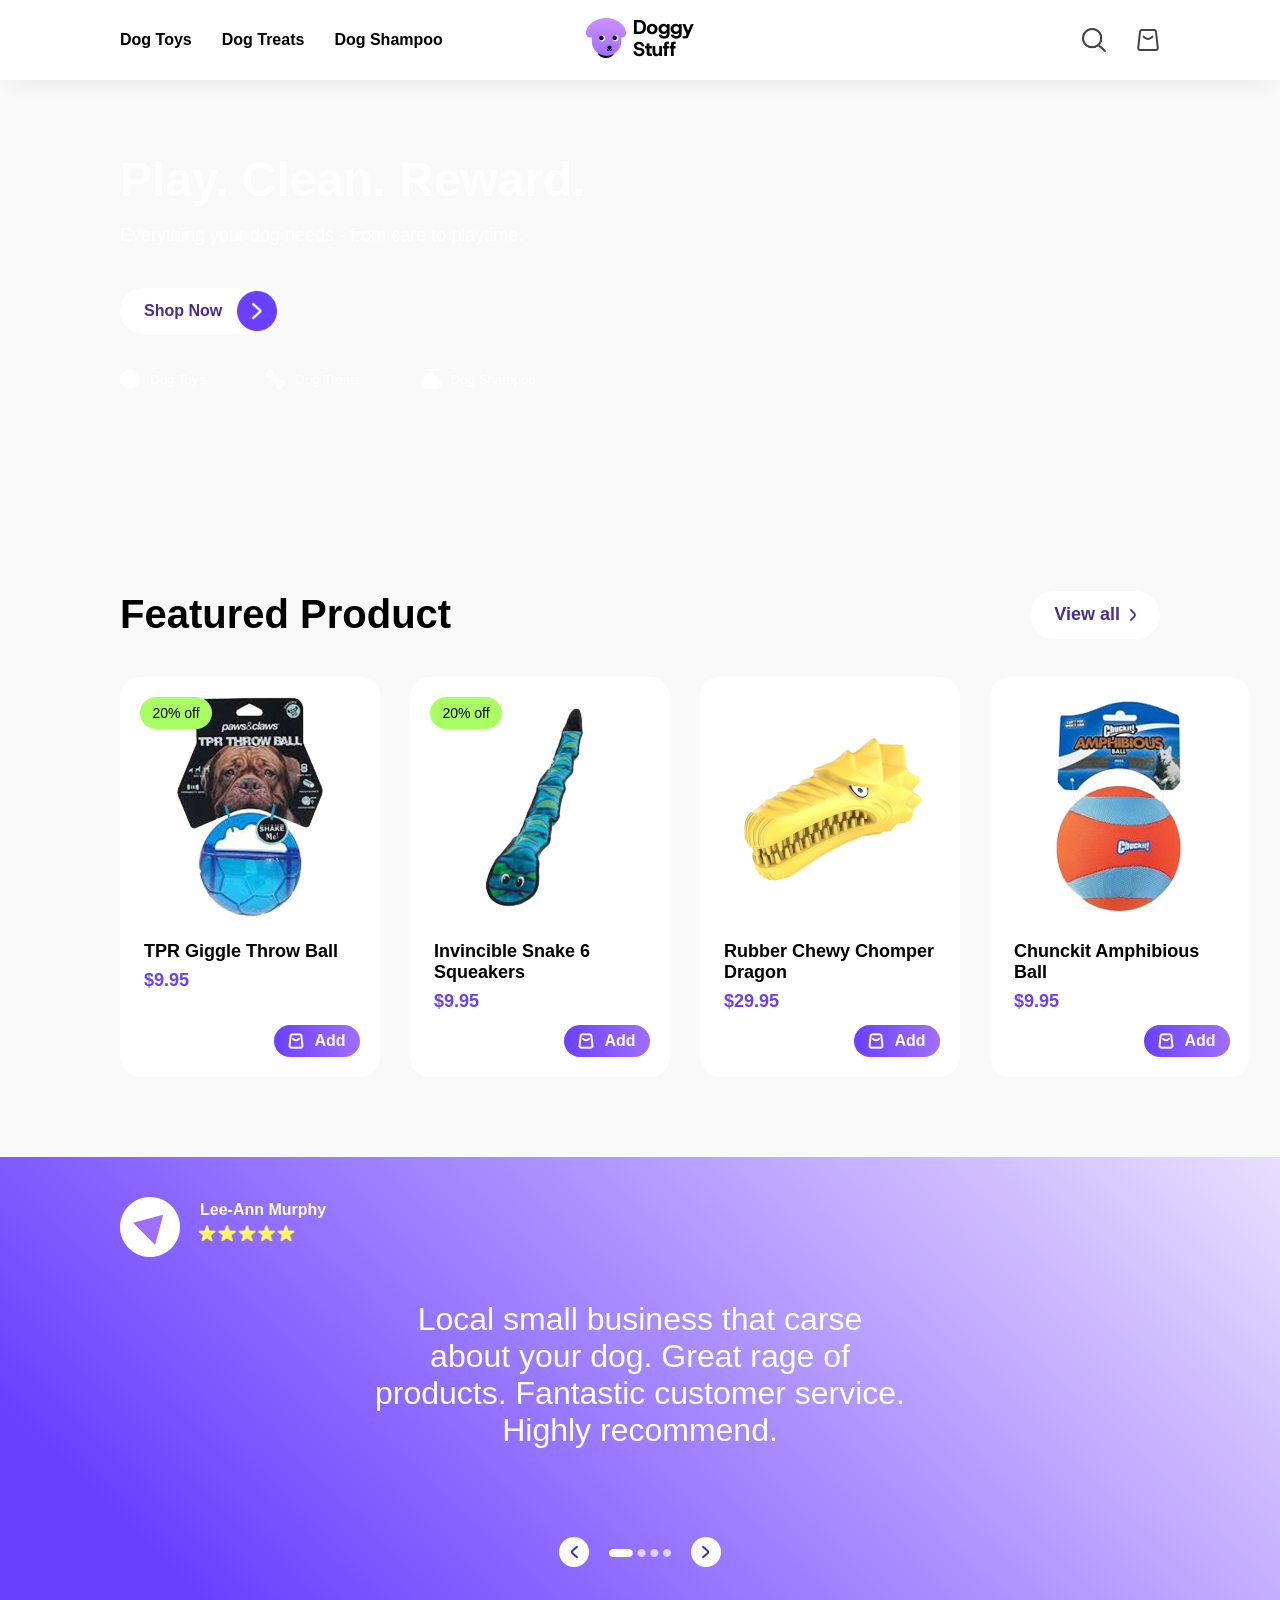
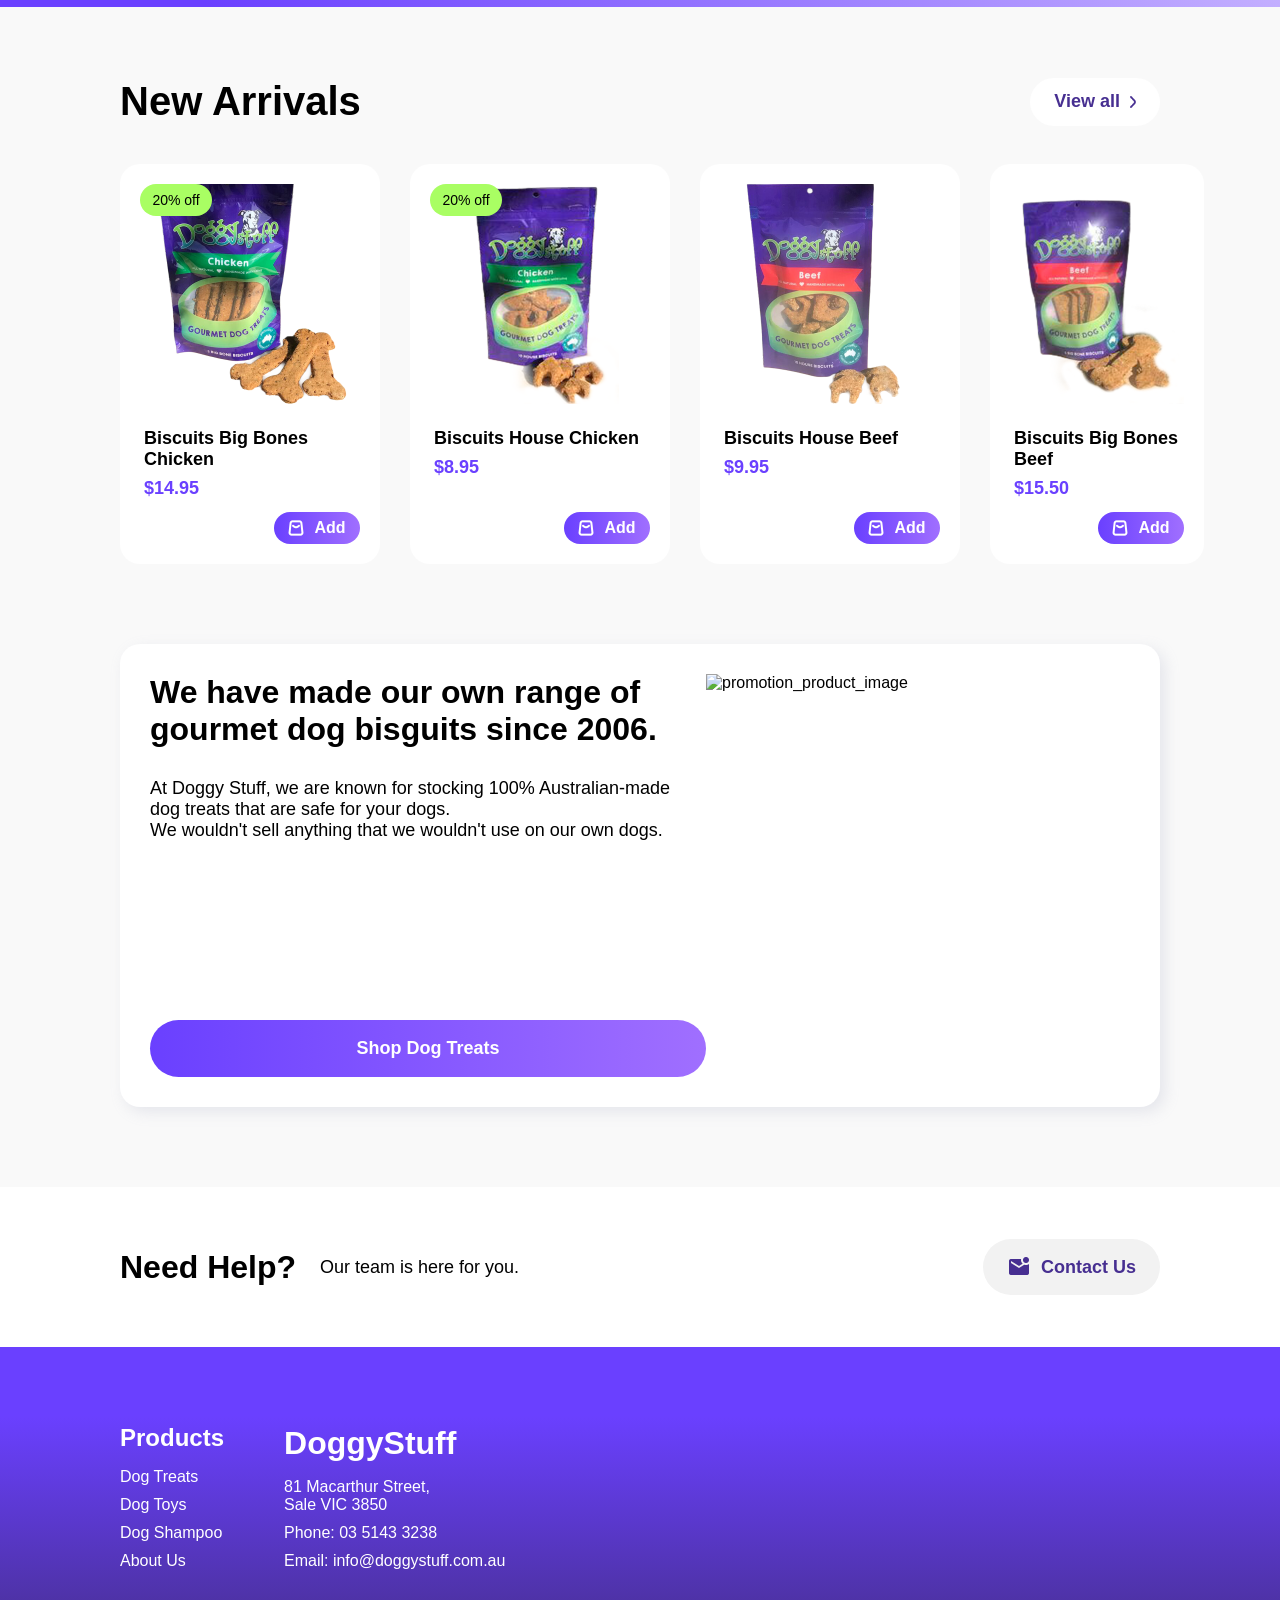
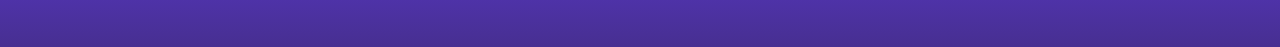
==== index.html @ 4c3d9799 "created 3 product list file" ====
<!DOCTYPE html>
<html lang="en">
<head>
    <meta charset="UTF-8">
    <meta name="viewport" content="width=device-width, initial-scale=1.0">
    <title>home</title>
    <link rel="stylesheet" href="css/base.css">
    <link rel="stylesheet" type="text/css" href="css/components.css">
    <link rel="stylesheet" href="css/home_section.css">
</head>
<body>
    <heading>
        <!--nav bar-->
        <div class="nav-bar">
            <div class="nav-text">
                <p>Dog Toys</p>
                <p>Dog Treats</p>
                <p>Dog Shampoo</p>
            </div>
            <div class="nav-logo">
                <img src="images/icon/logo_icon.png" alt="logo">
            </div>
            <div class="nav-icon">
                <img src="images/icon/search_icon.png" alt="search-icon">
                <img src="images/icon/shopping_cart_icon.png" alt="shopping-cart-icon">
            </div>
        </div>

        <!--hero section-->
        <div class="hero-section">
            <div class="hero-text">
                <h1>Play. Clean. Reward.</h1>
                <p>Everything your dog needs - from care to playtime.</p>
            </div>
            <button class="hero-button">
                <p>Shop Now</p>
                <img src="images/icon/hero-arrow.png" alt="hero-arrow">
            </button>
            <div class="hero-shopping">
                <button class="hero-tag">
                    <img src="images/icon/toys-icon.png" alt="toys-icon">
                    <p>Dog Toys</p>
                </button>
                <button class="hero-tag">
                    <img src="images/icon/treats_icon.png" alt="treats-icon">
                    <p>Dog Treats</p>
                </button>
                <button class="hero-tag">
                    <img src="images/icon/shampoo_icon.png" alt="shampoo-icon">
                    <p>Dog Shampoo</p>
                </button>
            </div>
        </div>

        <!--featured product-->
        <div class="featured-product">
            <div class="featured-product-title">
                <p>Featured Product</p>
                <button class="view-all-button">
                    <p>View all</p>
                    <img src="images/icon/arrow_right_4_8.png" alt="arrow-right-small">
                </button>
            </div>
            <div class="product-row">
                <div class="product-card">
                    <div class="discount-badge">
                        <p>20% off</p>
                    </div>
                    <img src="images/image/giggle_throw_ball_blue.png" alt="giggle-throw-ball">
                    <p>TPR Giggle Throw Ball</p>
                    <p style="color: #6a40ff;">$9.95</p>
                    <button class="add-to-cart-home">
                        <img src="images/icon/shopping_cart16_16.png" alt="shopping-cart-icon-home">
                        <p>Add</p>
                    </button>
                </div>

                <div class="product-card">
                    <div class="discount-badge">
                        <p>20% off</p>
                    </div>
                    <img src="images/image/invincibles_snake_squeakers.png" alt="invincibles-snake-squeakers">
                    <p>Invincible Snake 6 Squeakers</p>
                    <p style="color: #6a40ff;">$9.95</p>
                    <button class="add-to-cart-home">
                        <img src="images/icon/shopping_cart16_16.png" alt="shopping-cart-icon-home">
                        <p>Add</p>
                    </button>
                </div>

                <div class="product-card">
                    <img src="images/image/rubber_chewy_chomper_dragon_squeaker.png" alt="rubber-chewy-chomper-dragon-squeaker">
                    <p>Rubber Chewy Chomper Dragon</p>
                    <p style="color: #6a40ff;">$29.95</p>
                    <button class="add-to-cart-home">
                        <img src="images/icon/shopping_cart16_16.png" alt="shopping-cart-icon-home">
                        <p>Add</p>
                    </button>
                </div>

                <div class="product-card">
                    <img src="images/image/chuckit_amphibious_ball.png" alt="chuckit_amphibious_ball">
                    <p>Chunckit Amphibious Ball</p>
                    <p style="color: #6a40ff;">$9.95</p>
                    <button class="add-to-cart-home">
                        <img src="images/icon/shopping_cart16_16.png" alt="shopping-cart-icon-home">
                        <p>Add</p>
                    </button>
                </div>
            </div>

        </div>

        <!--user review-->
        <div class="user-review">
            <div class="user-info">
                <img src="images/icon/user_photo_1.png" alt="user-photo-1">
                <div class="user-name">
                    <p>Lee-Ann Murphy</p>
                    <img src="images/icon/user_review_star.png" alt="user-review-star">
                </div>
            </div>
            <article>
                Local small business that carse<br>
                about your dog. Great rage of <br>
                products. Fantastic customer service.<br>
                Highly recommend.
            </article>
            <div class="user-review-control">
                <img src="images/icon/left_button_preview.png" alt="left-button-preview">
                <div class="user-review-dots">
                    <img src="images/icon/dots_preview_1.png" alt="dots-preview">
                </div>
                <img src="images/icon/right_button_preview.png" alt="right-button-preview">
            </div>
        </div>

        <!--new arrivals-->
        <div class="featured-product">
            <div class="featured-product-title">
                <p>New Arrivals</p>
                <button class="view-all-button">
                    <p>View all</p>
                    <img src="images/icon/arrow_right_4_8.png" alt="arrow-right-small">
                </button>
            </div>
            <div class="product-row">
                <div class="product-card">
                    <div class="discount-badge">
                        <p>20% off</p>
                    </div>
                    <img src="images/image/biscuits_big_bones_chicken.png" alt="biscuits-big-bones-chicken">
                    <p>Biscuits Big Bones Chicken</p>
                    <p style="color: #6a40ff;">$14.95</p>
                    <button class="add-to-cart-home">
                        <img src="images/icon/shopping_cart16_16.png" alt="shopping-cart-icon-home">
                        <p>Add</p>
                    </button>
                </div>

                <div class="product-card">
                    <div class="discount-badge">
                        <p>20% off</p>
                    </div>
                    <img src="images/image/biscuits_house_chicken.png" alt="biscuits-house-chicken">
                    <p>Biscuits House Chicken</p>
                    <p style="color: #6a40ff;">$8.95</p>
                    <button class="add-to-cart-home">
                        <img src="images/icon/shopping_cart16_16.png" alt="shopping-cart-icon-home">
                        <p>Add</p>
                    </button>
                </div>

                <div class="product-card">
                    <img src="images/image/biscuits_house_beef.png" alt="biscuits-house-beef">
                    <p>Biscuits House Beef</p>
                    <p style="color: #6a40ff;">$9.95</p>
                    <button class="add-to-cart-home">
                        <img src="images/icon/shopping_cart16_16.png" alt="shopping-cart-icon-home">
                        <p>Add</p>
                    </button>
                </div>

                <div class="product-card">
                    <img src="images/image/biscuits_big_bones_beef.png" alt="biscuits-big-bones-beef">
                    <p>Biscuits Big Bones Beef</p>
                    <p style="color: #6a40ff;">$15.50</p>
                    <button class="add-to-cart-home">
                        <img src="images/icon/shopping_cart16_16.png" alt="shopping-cart-icon-home">
                        <p>Add</p>
                    </button>
                </div>
            </div>

        </div>

        <!--promotion card-->
        <div class="promotion-card">
            <div class="promotion-card-content">
                <article class="promotion-card-title">
                    We have made our own range of <br>
                    gourmet dog bisguits since 2006.
                </article>
                <p>
                    At Doggy Stuff, we are known for stocking 100% Australian-made <br>
                    dog treats that are safe for your dogs. 
                    <br>
                    We wouldn't sell anything that we wouldn't use on our own dogs.
                </p>
                <button class="dog-treats-button">
                    <p>Shop Dog Treats</p>
                </button>
            </div>
            <img src="images/image/promotion_product_image.png" alt="promotion_product_image">
        </div>

        <!--contact us-->
        <div class="contact-us">
            <div class="contact-content">
                <p>Need Help?</p>
                <article>Our team is here for you.</article>
            </div>
            <button class="contact-button">
                <img src="images/icon/mark_email_unread.png" alt="mark-email-unread">
                <p>Contact Us</p>
            </button>
        </div>

        <!--footer-->
        <div class="footer">
            <ul class="footer-products">
                <li class="footer-product-title">Products</li>
                <ul>
                    <li>Dog Treats</li>
                    <li>Dog Toys</li>
                    <li>Dog Shampoo</li>
                    <li>About Us</li>
                </ul>
            </ul>
            <ul class="footer-info">
                <li class="footer-logo">DoggyStuff</li>
                <ul>
                    <li>81 Macarthur Street, <br>
                        Sale VIC 3850</li>
                    <li>Phone: 03 5143 3238</li>
                    <li>Email: info@doggystuff.com.au</li>
                </ul>
            </ul>
        </div>

    </heading>
</body>
</html>
---- css/base.css ----
body {
    font-family: 'Host Grotesk', sans-serif;
    margin: 0;
    padding: 0;
    background-color: #F9F9F9;
}
* {
    box-sizing: border-box;
}
---- css/components.css ----
/* nav bar */
.nav-bar {
    width: 100%;
    height: 80px;
    background-color: white;
    box-shadow: 0px 16px 19.6px -11px rgba(0, 0, 0, 0.06);
    padding: 0 120px;
    list-style: none;
    display: grid;
    grid-template-columns: 1fr auto 1fr;
    align-items: center;
    position: absolute;
    top: 0;
    right: 0;
}
.nav-text {
    display: flex;
    gap: 30px;
    justify-self: start;
}
.nav-text p {
    font-size: 16px;
    font-weight: 700;
}
.nav-logo {
    justify-self: center;
}
.nav-logo img {
    width: 108px;
    height: 40px;
}
.nav-icon {
    display: flex;
    gap: 30px;
    justify-self: end;
}
.nav-icon img {
    width: 24px;
    height: 24px;
}

/* contact us */
.contact-us {
    background-color: white;
    height: 160px;
    display: flex;
    padding-left: 120px;
    padding-right: 120px;
    align-items: center;
}
.contact-content {
    display: flex;
    gap: 24px;
    align-items: center;
}
.contact-content p {
    font-size: 32px;
    font-weight: 550;
    margin: 0px;
}
.contact-content article {
    font-size: 18px;
    font-weight: 500;
}
.contact-button {
    height: 56px;
    border: none;
    border-radius: 33px;
    background-color: #f2f2f2;
    display: flex;
    align-items: center;
    justify-content: center;
    padding: 16px 24px;
    gap: 10px;
    margin-left: auto;
}
.contact-button img {
    width: 24px;
    height: 24px;
}
.contact-button p {
    font-size: 18px;
    font-weight: 550;
    color: #472f91;
}

/* footer */
.footer {
    height: 300px;
    background: linear-gradient(0deg, #472f91 0%, #6a40ff 77%);
    padding-left: 120px;
    padding-right: 120px;
    display: flex;
    align-items: center;
    gap: 60px;
}
.footer ul {
    list-style: none;
    margin: 0px;
    padding: 0;
    color: white;
}
.footer-products ul {
    margin: 0px;
    list-style: none;
    display: flex;
    flex-direction: column;
    gap: 10px;
    font-size: 16px;
    font-weight: 200;
}
.footer-product-title {
    font-size: 24px;
    font-weight: 550;
    margin-bottom: 16px;
}
.footer-logo {
    font-size: 32px;
    font-weight: 550;
    margin-bottom: 16px;
}
.footer-info ul {
    display: flex;
    flex-direction: column;
    gap: 10px;
    font-size: 16px;
    font-weight: 200;
}

/* breadcrumb navigation */
.breadcrumb-nav {
    height: 60px;
    background-color: #f5f5f5;
    padding-left: 120px;
    padding-right: 120px;
    margin-top: 80px;
    display: flex;
    align-items: center;
    gap: 8px;
}
.breadcrumb-nav p {
    margin: 0px;
}
.breadcrumb-nav a {
    height: 24px;
}
.home-icon {
    width: 24px;
    height: 24px;
}
.breadcrumb-arrow {
    width: 6px;
    height: 12px;
}
---- css/home_section.css ----
/* hero section */
.hero-section {
    width: 100%;
    height: 520px;
    background-image: url("../images/image/hero-image.png");
    background-size: cover;
    padding: 0 120px;
    display: flex;
    flex-direction: column;
    gap: 24px;
    justify-content: center;
}

.hero-section p {
    color: white;
}

.hero-section h1 {
    color: white;
    font-size: 48px;
    margin-bottom: 8px;
}

.hero-text p {
    font-size: 18px;
}

.hero-button {
    width: 160px;
    height: 46px;
    background-color: white;
    border: none;
    display: flex;
    justify-content: space-between;
    align-items: center;
    padding: 3px 3px 3px 24px;
    border-radius: 45px;
}

.hero-button p {
    color: #472F91;
    font-size: 16px;
    font-weight: 580;
}

.hero-button img {
    width: 40px;
    height: 40px;
}

.hero-shopping {
    display: flex;
    gap: 60px;
}

.hero-tag {
    background: none;
    border: none;
    margin: 0;
    padding: 0;
    display: flex;
    align-items: center;
    gap: 10px;
}

.hero-tag img {
    width: 20px;
    height: 20px;
}

/* featured product */
.featured-product {
    padding: 0 120px;
    margin-top: 32px;
}
.featured-product-title {
    display: flex;
    align-items: center;
}
.featured-product-title > p {
    font-size: 40px;
    font-weight: 650;
}
.view-all-button {
    height: 48px;
    display: flex;
    border: none;
    background-color: white;
    border-radius: 35px;
    align-items: center;
    justify-content: center;
    gap: 10px;
    padding: 16px 24px;
    margin-left: auto;
}
.view-all-button p {
    font-size: 18px;
    color: #472F91;
    font-weight: 550;
}
.view-all-button img {
    width: 6px;
    height: 12px;
}
.discount-badge {
    width: 72px;
    height: 32px;
    border-radius: 23px;
    background-color: #a9fe63;
    display: flex;
    align-items: center;
    justify-content: center;
    padding: 10px 5px;
    position: absolute;
    top: 20px;
    left: 20px;
    
}
.discount-badge p {
    font-size: 14px;
    font-weight: 500;
    margin: 0px;
}
.product-row {
    display: flex;
    gap: 30px;
}
.product-card {
    box-sizing: border-box;
    width: 277px;
    height: 400px;
    background-color: white;
    border-radius: 20px;
    padding: 20px;
    justify-content: center;
    display: flex;
    flex-direction: column;
    position: relative;
}
.product-card > img {
    height: 220px;
    align-self: center;
    margin-bottom: 20px;
}
.product-card > p {
    font-size: 18px;
    font-weight: 550;
    margin: 4px;
}
.add-to-cart-home {
    border: none;
    background: linear-gradient(90deg, #6a40ff 0%, #a06fff 100%);
    width: 86px;
    height: 32px;
    border-radius: 19px;
    display: flex;
    align-items: center;
    justify-content: center;
    padding: 5px, 15px, 5px, 15px;
    gap: 10px;
    align-self: flex-end;
    margin-top: auto;
}
.add-to-cart-home img {
    width: 16px;
    height: 16px;
}
.add-to-cart-home p {
    font-size: 16px;
    color: white;
    font-weight: 550;
}

/* user review */
.user-review {
    height: 450px;
    background: linear-gradient(44deg, #6a40ff 12%, #e9deff 100%);
    margin-top: 80px;
    display: flex;
    flex-direction: column;
    padding: 40px 120px 40px 120px;
}
.user-info {
    display: flex;
    align-self: flex-start;
    gap: 16px;
}
.user-info > img {
    width: 60px;
    height: 60px;
}
.user-name p {
    color: white;
    font-weight: 550;
    margin: 4px;
}
.user-name img {
    width: 101.44px;
}
.user-review article {
    color: white;
    font-size: 32px;
    font-weight: 500;
    text-align: center;
    margin: auto;
}
.user-review-control {
    margin-top: auto;
    align-self: center;
    display: flex;
    align-items: center;
    gap: 20px;
}
.user-review-control > img {
    width: 30px;
    height: 30px;
}
.user-review-dots img {
    width: 62.4px;
    height: 8px;
}

/* featured product */
.promotion-card {
    background-color: white;
    padding: 30px;
    margin: 80px 120px;
    border-radius: 20px;
    height: 463px;
    display: flex;
    box-shadow: 5px 5px 15px 0px rgba(150, 157, 187, 0.20);
}
.promotion-card img {
    width: 523px;
    height: 403px;
    margin-left: auto;
}
.promotion-card-title {
    font-size: 32px;
    font-weight: 550;
}
.promotion-card-content {
    display: flex;
    flex-direction: column;
}
.promotion-card-content p {
    font-size: 18px;
    font-weight: 400;
    margin-top: 30px;
}
.dog-treats-button {
    border: none;
    border-radius: 30px;
    width: 556px;
    height: 57px;
    background: linear-gradient(90deg, #6a40ff 0%, #a06fff 100%);
    display: flex;
    align-items: center;
    justify-content: center;
    margin-top: auto;
    padding: 0px;
}
.dog-treats-button p {
    color: white;
    margin: 0px;
    font-weight: 550;
}
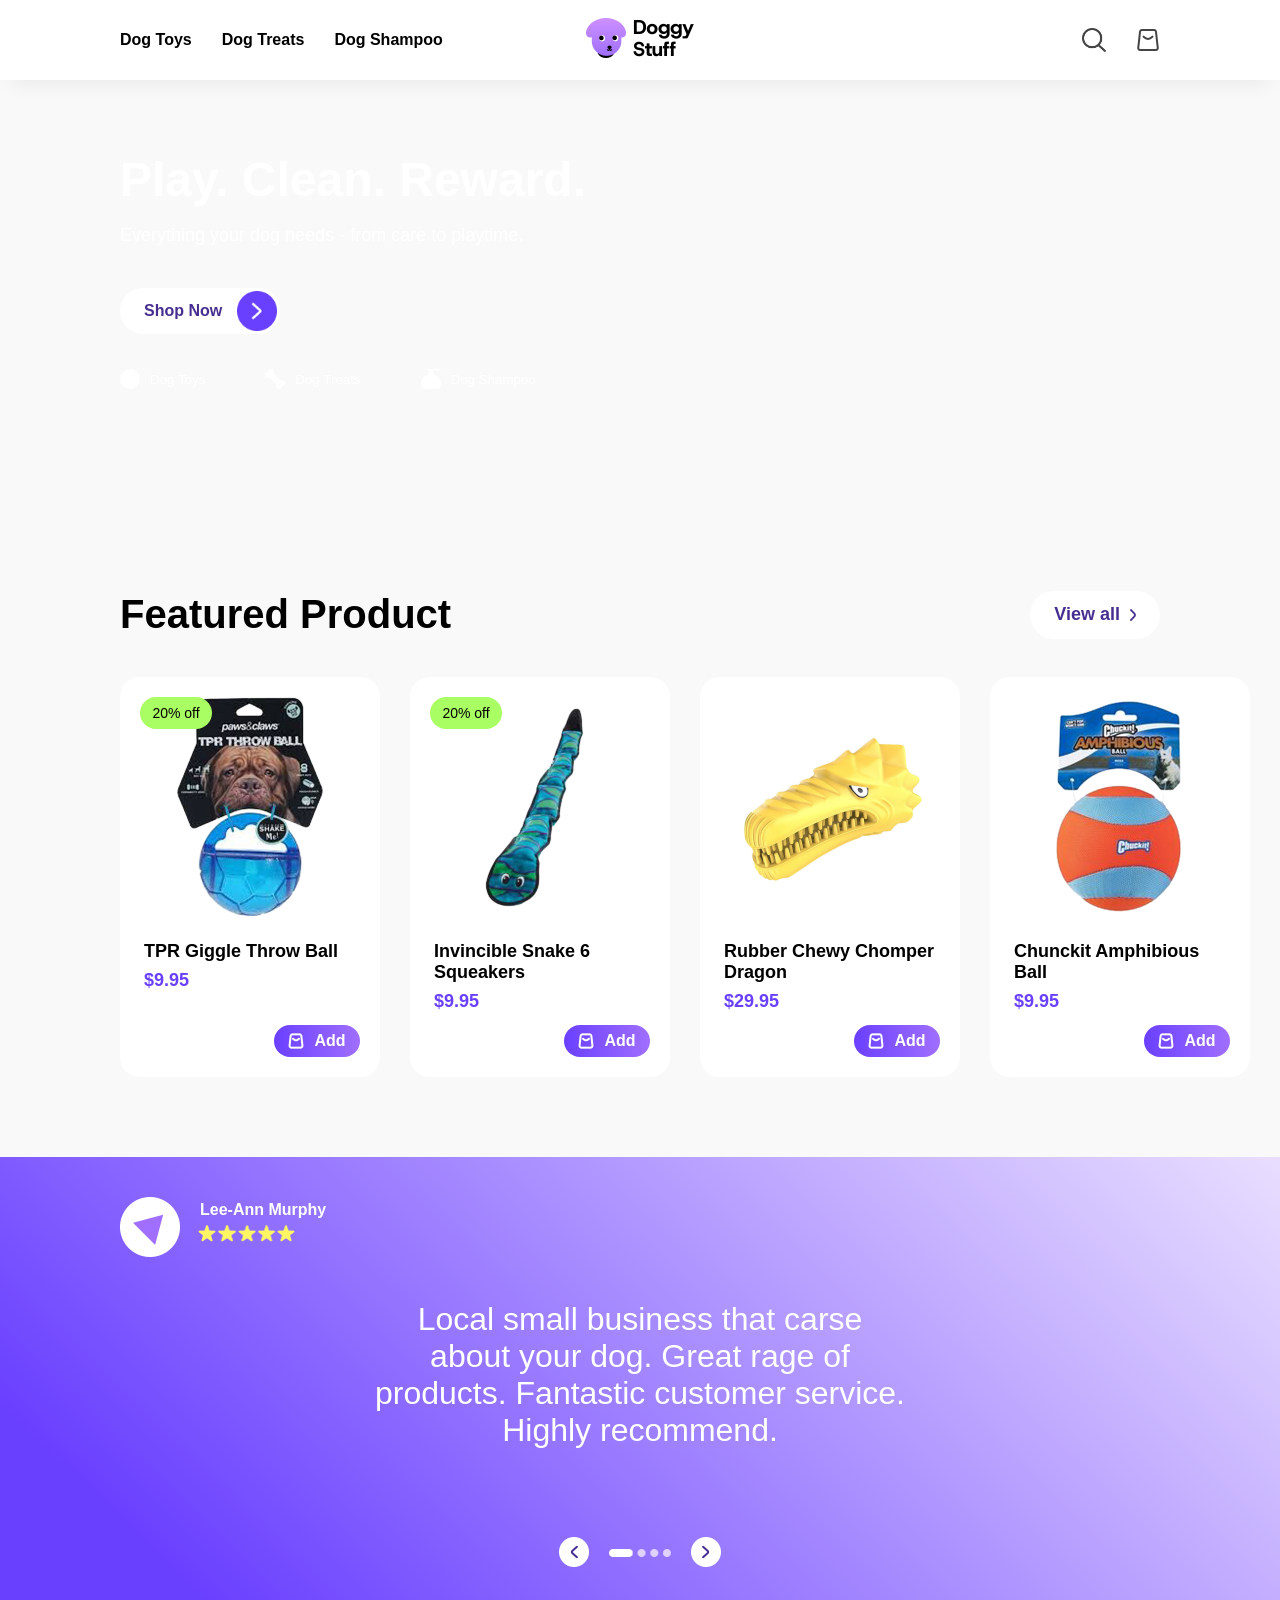
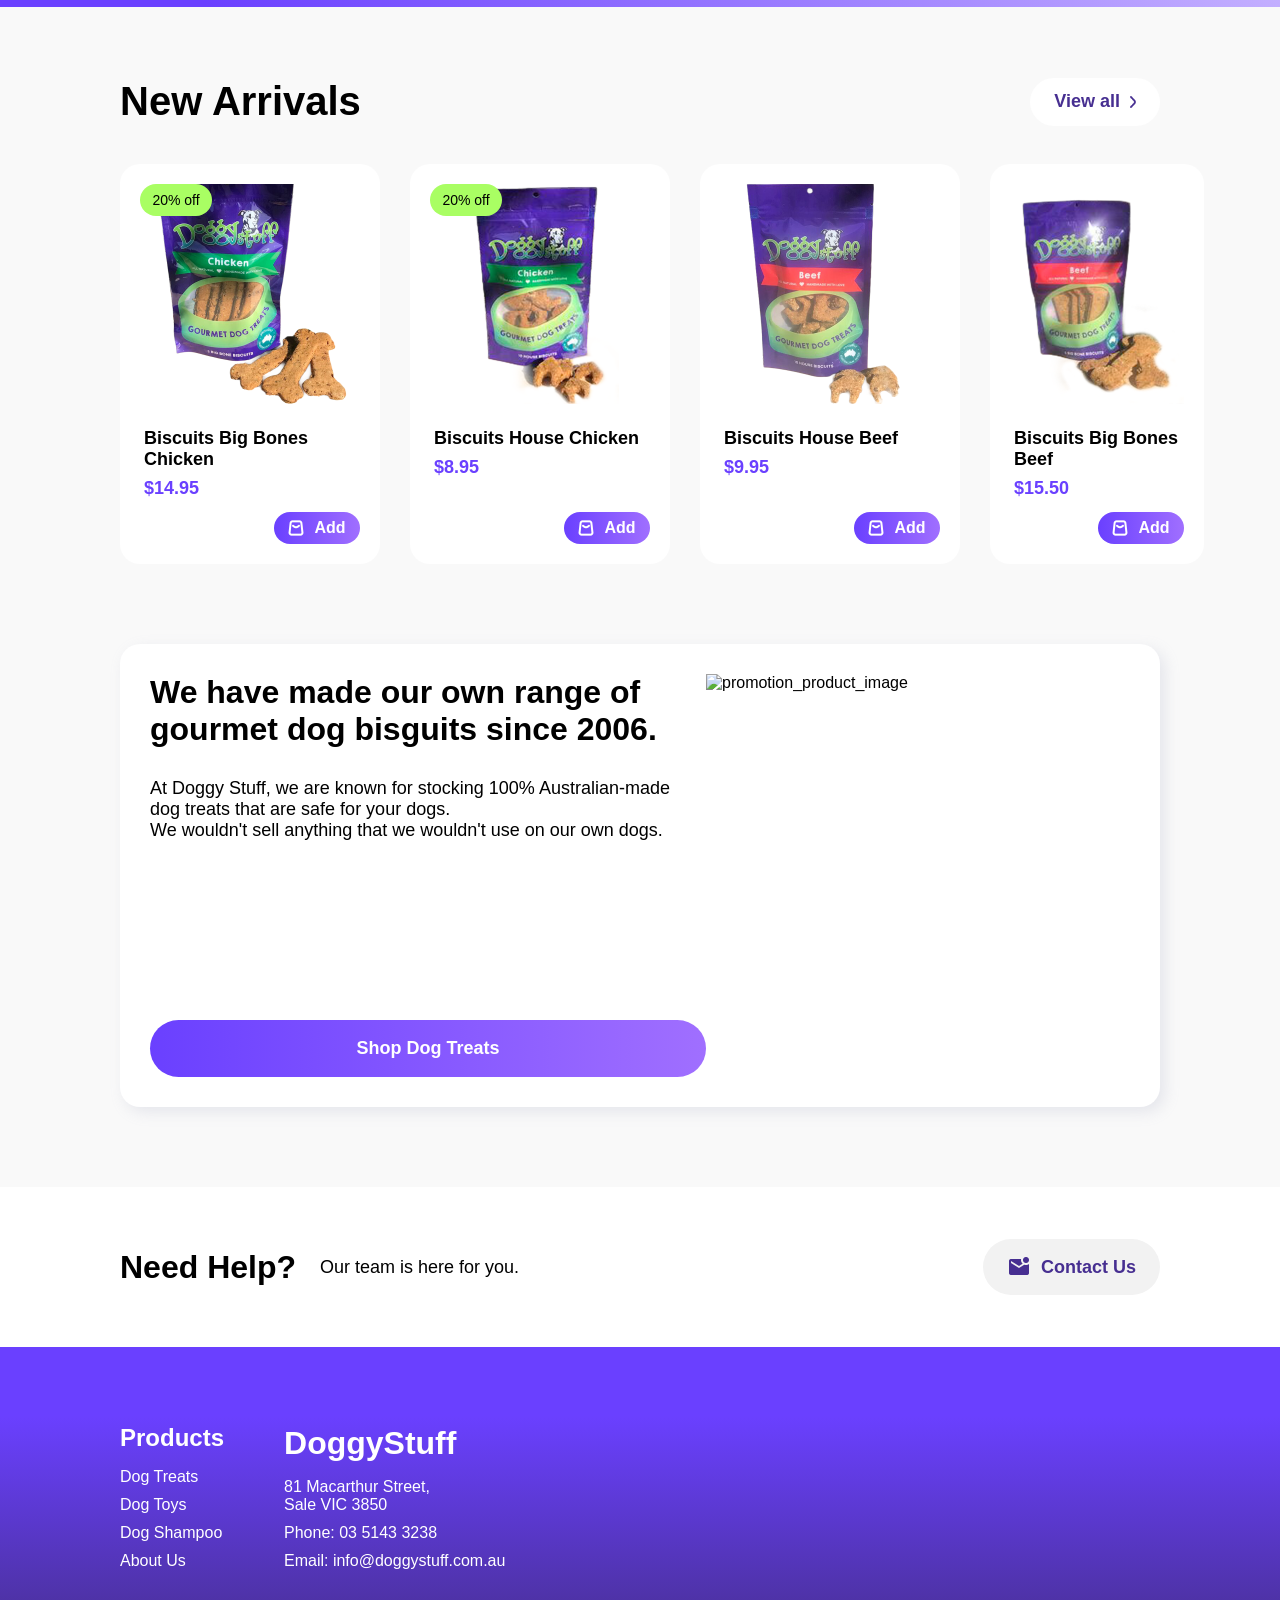
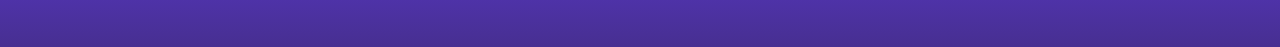
==== commit 46dfc00a: "linked all dog toys products to product detail page" ====
--- a/index.html
+++ b/index.html
@@ -13,9 +13,9 @@
         <!--nav bar-->
         <div class="nav-bar">
             <div class="nav-text">
-                <p>Dog Toys</p>
-                <p>Dog Treats</p>
-                <p>Dog Shampoo</p>
+                <a href="product_list_toy.html">Dog Toys</a>
+                <a href="product_list_treats.html">Dog Treats</a>
+                <a href="product_list_shampoo.html">Dog Shampoo</a>
             </div>
             <div class="nav-logo">
                 <img src="images/icon/logo_icon.png" alt="logo">
--- a/css/components.css
+++ b/css/components.css
@@ -9,18 +9,27 @@
     display: grid;
     grid-template-columns: 1fr auto 1fr;
     align-items: center;
-    position: absolute;
+    position: fixed;
     top: 0;
-    right: 0;
+    left: 0;
+    z-index: 1000;
 }
 .nav-text {
     display: flex;
     gap: 30px;
     justify-self: start;
 }
-.nav-text p {
+.nav-text a {
     font-size: 16px;
     font-weight: 700;
+    text-decoration: none;
+    color: inherit;
+    transition: 0.3s;
+}
+.nav-text a:hover {
+    text-decoration: underline;
+    color: #6a40ff;
+    transform: translate(0px, -3px);
 }
 .nav-logo {
     justify-self: center;
@@ -143,6 +152,8 @@
 }
 .breadcrumb-nav a {
     height: 24px;
+    text-decoration: none;
+    color: #444444;
 }
 .home-icon {
     width: 24px;
--- a/css/home_section.css
+++ b/css/home_section.css
@@ -220,7 +220,7 @@
     height: 8px;
 }
 
-/* featured product */
+/* promotion card */
 .promotion-card {
     background-color: white;
     padding: 30px;
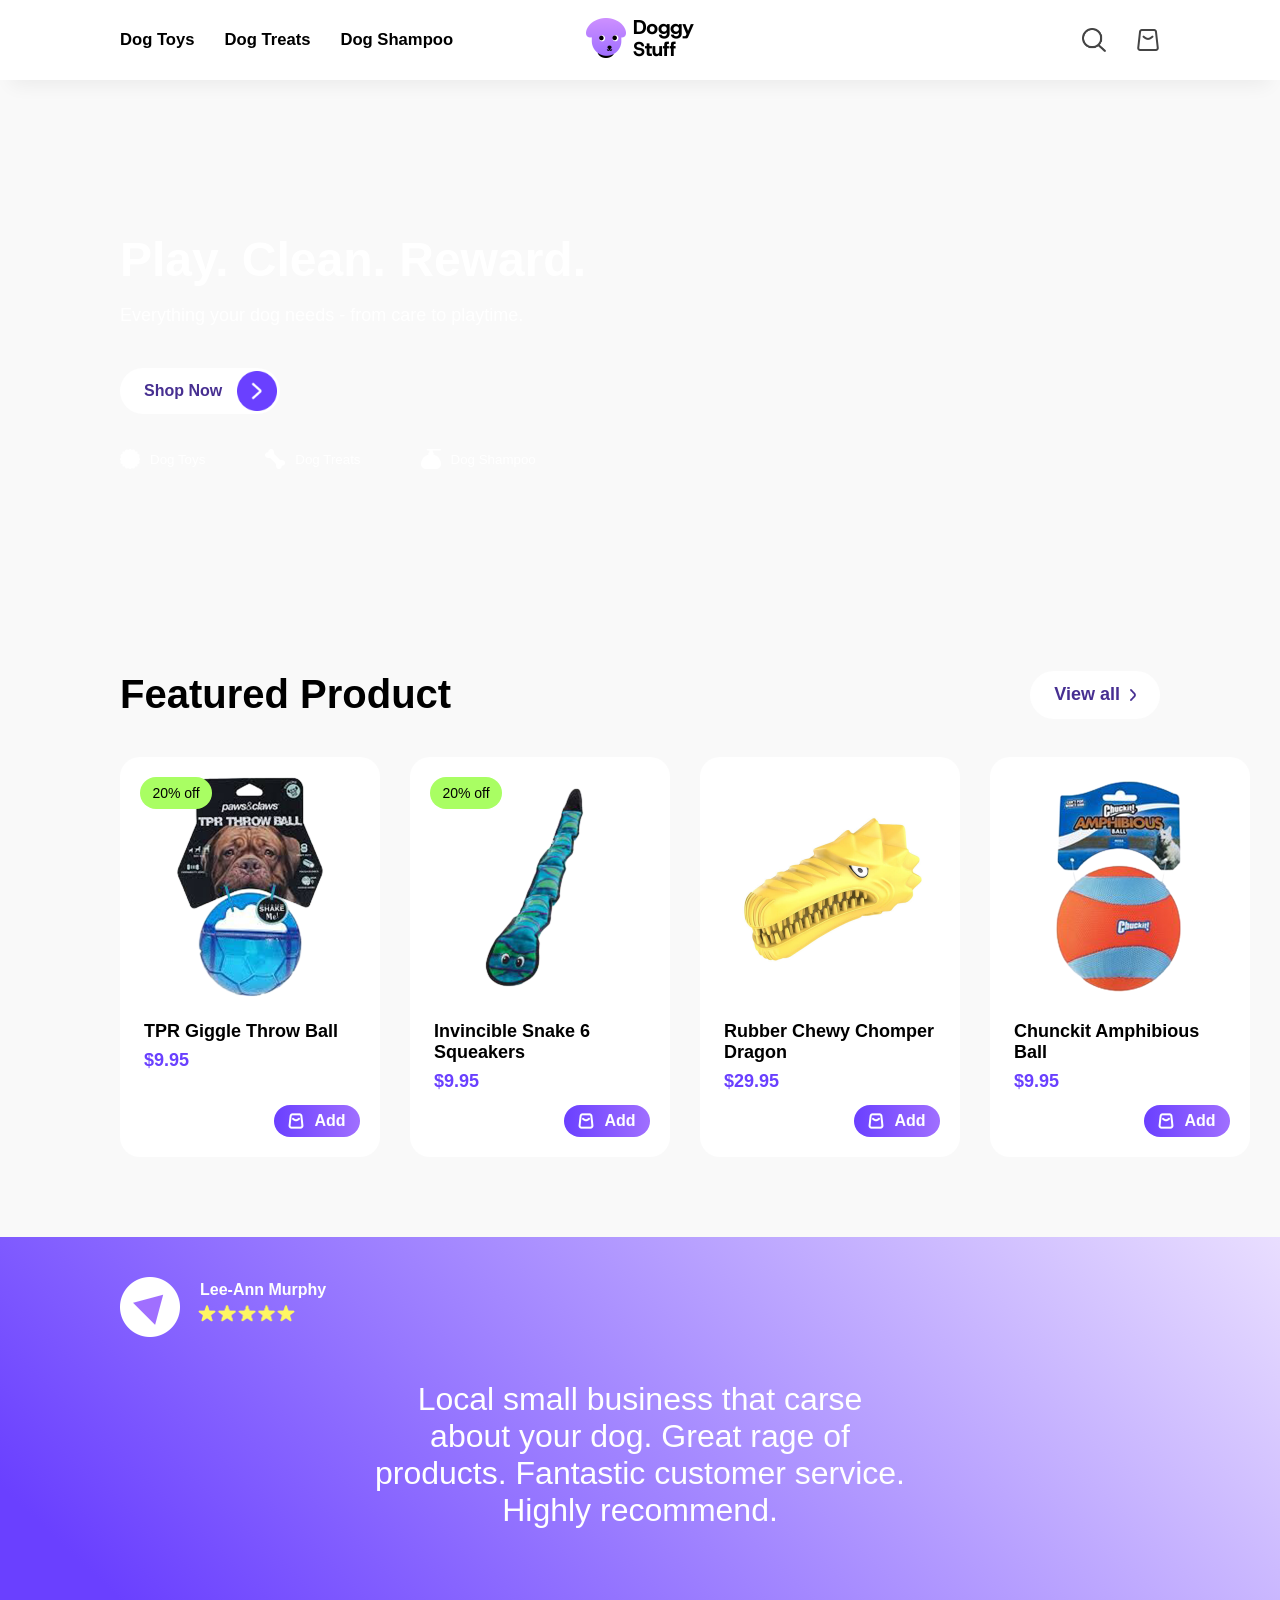
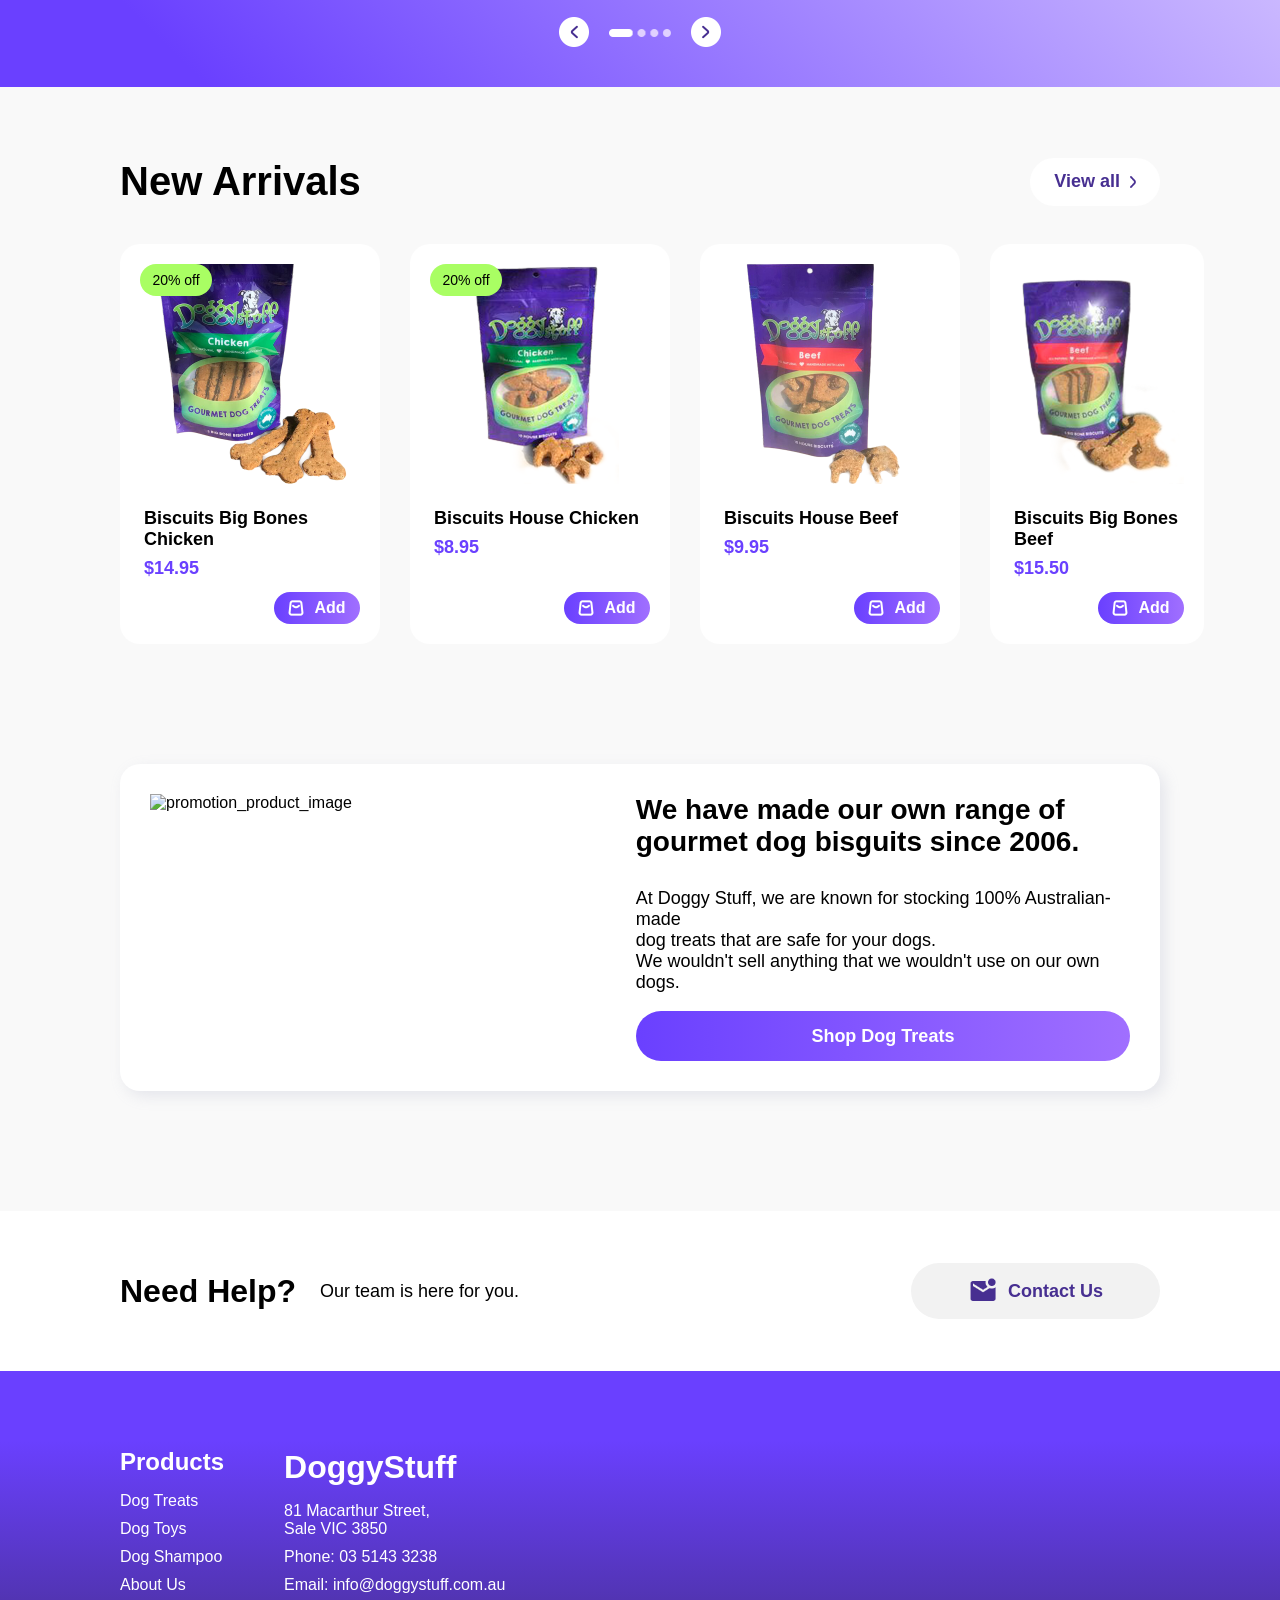
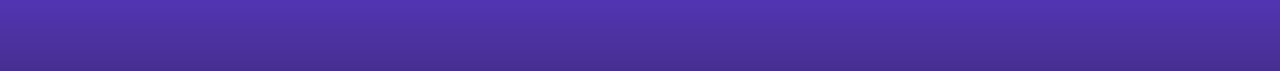
==== commit ac8fb285: "home page mobile version" ====
--- a/index.html
+++ b/index.html
@@ -11,7 +11,8 @@
 <body>
     <heading>
         <!--nav bar-->
-        <div class="nav-bar">
+        <nav class="nav-bar">
+            <img src="images/icon/menu_icon2.png" alt="menu-icon">
             <div class="nav-text">
                 <a href="product_list_toy.html">Dog Toys</a>
                 <a href="product_list_treats.html">Dog Treats</a>
@@ -24,7 +25,7 @@
                 <img src="images/icon/search_icon.png" alt="search-icon">
                 <img src="images/icon/shopping_cart_icon.png" alt="shopping-cart-icon">
             </div>
-        </div>
+        </nav>
 
         <!--hero section-->
         <div class="hero-section">
@@ -49,6 +50,22 @@
                     <img src="images/icon/shampoo_icon.png" alt="shampoo-icon">
                     <p>Dog Shampoo</p>
                 </button>
+            </div>
+        </div>
+
+        <!--mobile version tag-->
+        <div class="mobile-tag-section">
+            <div class="mobile-tag">
+                <img src="images/icon/mobile_toys_tag.png" alt="mobile-toys-tag">
+                <span>Dog Toys</span>
+            </div>
+            <div class="mobile-tag">
+                <img src="images/icon/mobile_treats_tag.png" alt="mobile-treats-tag">
+                <span>Dog Treats</span>
+            </div>
+            <div class="mobile-tag">
+                <img src="images/icon/mobile_shampoo_tag.png" alt="mobile-shampoo-tag">
+                <span>Dog Shampoo</span>
             </div>
         </div>
 
@@ -196,6 +213,7 @@
 
         <!--promotion card-->
         <div class="promotion-card">
+            <img src="images/image/promotion_product_image.png" alt="promotion_product_image">
             <div class="promotion-card-content">
                 <article class="promotion-card-title">
                     We have made our own range of <br>
@@ -211,7 +229,6 @@
                     <p>Shop Dog Treats</p>
                 </button>
             </div>
-            <img src="images/image/promotion_product_image.png" alt="promotion_product_image">
         </div>
 
         <!--contact us-->
--- a/css/components.css
+++ b/css/components.css
@@ -20,7 +20,7 @@
     justify-self: start;
 }
 .nav-text a {
-    font-size: 16px;
+    font-size: 1.3vw;
     font-weight: 700;
     text-decoration: none;
     color: inherit;
@@ -46,6 +46,25 @@
 .nav-icon img {
     width: 24px;
     height: 24px;
+}
+.nav-bar > img {
+    display: none;
+}
+
+/* mobile - nav bar */
+@media (max-width: 768px) {
+    .nav-bar {
+        padding: 0px clamp(28px, 4vw, 120px);
+    }
+    .nav-text {
+        display: none;
+    }
+    .nav-bar > img {
+        display: block;
+        width: 24px;
+    }
+    
+
 }
 
 /* contact us */
@@ -84,13 +103,38 @@
     margin-left: auto;
 }
 .contact-button img {
-    width: 24px;
-    height: 24px;
+    width: 15%;
 }
 .contact-button p {
     font-size: 18px;
     font-weight: 550;
     color: #472f91;
+}
+
+/* mobile - contact us */
+@media (max-width: 768px) {
+    .contact-button {
+        padding: 16px 5px;
+    }
+    .contact-content p {
+        font-size: 24px;
+    }
+    .contact-content article {
+        font-size: clamp(14px, 4vw, 16px);
+        font-weight: 400;
+        max-width: 100px;
+    }
+    .contact-us {
+        padding: 0px 28px;
+    }
+    .contact-content {
+        flex-direction: column;
+        align-items: baseline;
+        gap: 15px;
+    }
+    .contact-button p {
+        font-size: 16px;
+    }
 }
 
 /* footer */
@@ -134,6 +178,13 @@
     gap: 10px;
     font-size: 16px;
     font-weight: 200;
+}
+
+/* mobile - footer */
+@media (max-width: 768px) {
+    .footer {
+        padding: 0px 28px;
+    }
 }
 
 /* breadcrumb navigation */
--- a/css/home_section.css
+++ b/css/home_section.css
@@ -2,9 +2,10 @@
 .hero-section {
     width: 100%;
     height: 520px;
+    margin-top: 80px;
     background-image: url("../images/image/hero-image.png");
     background-size: cover;
-    padding: 0 120px;
+    padding: 0px 120px;
     display: flex;
     flex-direction: column;
     gap: 24px;
@@ -66,6 +67,11 @@
 .hero-tag img {
     width: 20px;
     height: 20px;
+}
+
+
+.mobile-tag-section {
+    display: none;
 }
 
 /* featured product */
@@ -224,19 +230,18 @@
 .promotion-card {
     background-color: white;
     padding: 30px;
-    margin: 80px 120px;
+    margin: clamp(28px, 20vw, 120px);
     border-radius: 20px;
-    height: 463px;
-    display: flex;
+    display: flex;
+    gap: 20px;
     box-shadow: 5px 5px 15px 0px rgba(150, 157, 187, 0.20);
 }
 .promotion-card img {
-    width: 523px;
-    height: 403px;
+    width: 50%;
     margin-left: auto;
 }
 .promotion-card-title {
-    font-size: 32px;
+    font-size: 28px;
     font-weight: 550;
 }
 .promotion-card-content {
@@ -251,8 +256,8 @@
 .dog-treats-button {
     border: none;
     border-radius: 30px;
-    width: 556px;
-    height: 57px;
+    width: 100%;
+    height: 50px;
     background: linear-gradient(90deg, #6a40ff 0%, #a06fff 100%);
     display: flex;
     align-items: center;
@@ -261,7 +266,126 @@
     padding: 0px;
 }
 .dog-treats-button p {
+    font-size: 18px;
     color: white;
     margin: 0px;
     font-weight: 550;
+}
+
+/* mobile version */
+@media (max-width: 768px) {
+    /* hero section */
+    .hero-section {
+        width: 100%;
+        height: 385px;
+        background-image: url("../images/image/hero_image_2.png");
+        background-size: cover;
+        background-position: 3% center;
+        justify-content: flex-end;
+        align-items: flex-start;
+        padding: 30px 20px;
+    }
+    
+    .hero-section h1 {
+        color: white;
+        font-size: 24px;
+        text-align: left;
+        margin: 0;
+        max-width: 200px;
+    }
+    
+    .hero-text p {
+        display: none;
+    }
+    
+    .hero-button {
+        display: none;
+    }
+    
+    .hero-shopping {
+        display: none;
+    }
+
+    /* tag section */
+    .mobile-tag-section {
+        display: flex;
+        padding: 30px 28px;
+        gap: clamp(15px, 4vw, 50px);
+        justify-content: center;
+    }
+
+    .mobile-tag {
+        display: flex;
+        flex-direction: column;
+        gap: 10px;
+        align-items: center;
+    }
+
+    .mobile-tag img {
+        width: 108px;
+    }
+
+    .mobile-tag span {
+        font-weight: 550;
+        font-size: clamp(14px, 4vw, 18px);
+        color: #472F91;
+    }
+
+    /* featured products */
+    .featured-product {
+        padding: 0 28px;
+        margin-top: 15px;
+    }
+    .featured-product-title > p {
+        font-size: clamp(24px, 4vw, 40px);
+        font-weight: 650;
+    }
+    .product-row {
+        display: flex;
+        gap: 30px;
+        overflow-x: auto;
+    }
+
+    /* user review */
+    .user-review {
+        height: 320px;
+        margin-top: 40px;
+        padding: 28px;
+    }
+    .user-info > img {
+        width: 50px;
+        height: 50px;
+    }
+    .user-review article {
+        font-size: clamp(20px, 4vw, 25px);
+    }
+
+    /* promotion card */
+    .promotion-card {
+        padding: 30px;
+        margin: 40px 28px;
+        display: flex;
+        flex-direction: column;
+    }
+    .promotion-card img {
+        width: 100%;
+    }
+    .promotion-card-title {
+        font-size: 28px;
+    }
+    .promotion-card-content {
+        align-items: center;
+    }
+    .promotion-card-content p {
+        font-size: 16px;
+        margin-top: 20px;
+    }
+    .dog-treats-button {
+        margin-top: 20px;
+    }
+    .dog-treats-button p {
+        color: white;
+        margin: 0px;
+        font-weight: 550;
+    }
 }
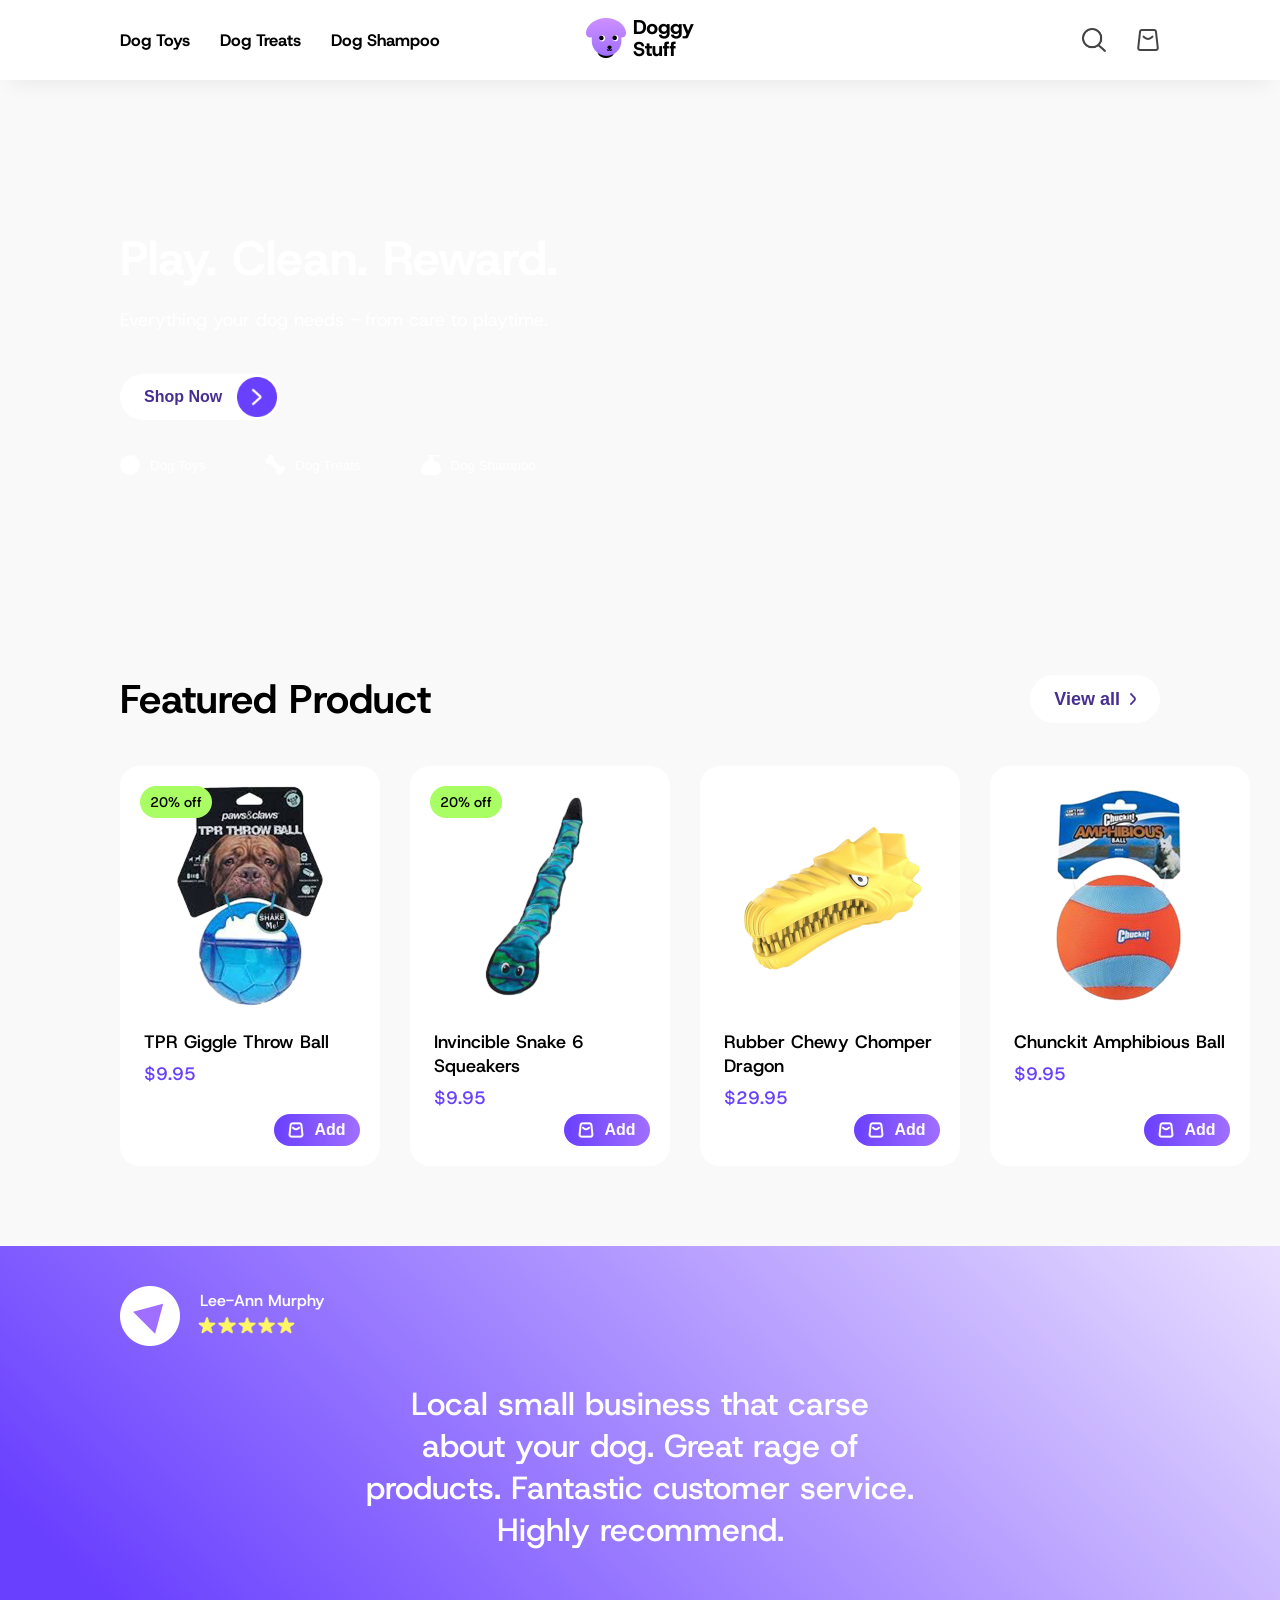
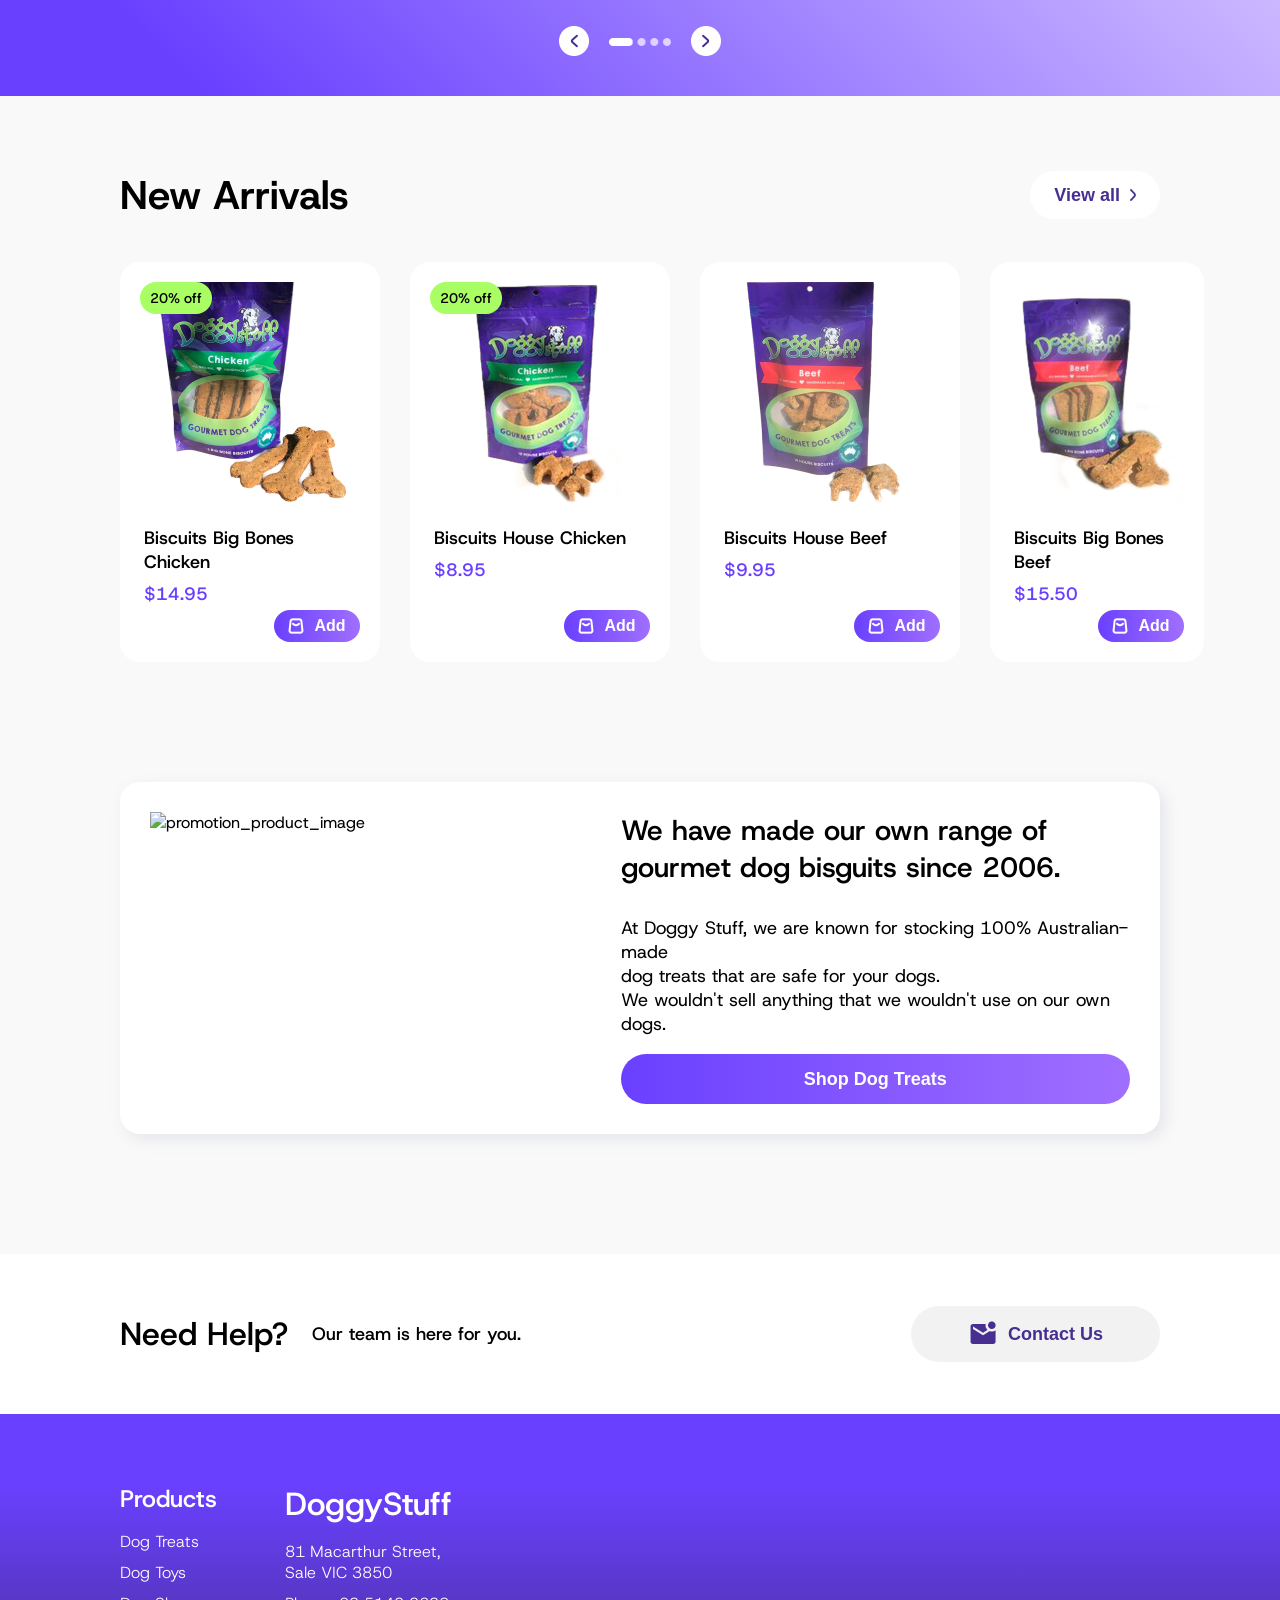
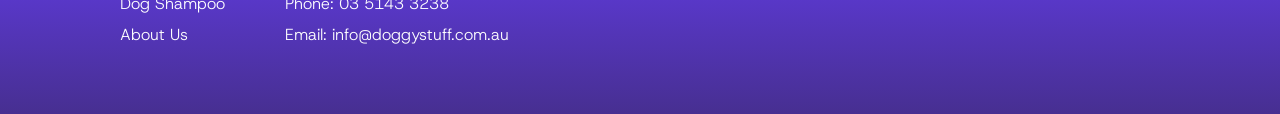
==== commit 365af856: "debugging" ====
--- a/index.html
+++ b/index.html
@@ -4,15 +4,23 @@
     <meta charset="UTF-8">
     <meta name="viewport" content="width=device-width, initial-scale=1.0">
     <title>home</title>
+
+    <link rel="preconnect" href="https://fonts.googleapis.com">
+    <link rel="preconnect" href="https://fonts.gstatic.com" crossorigin>
+    <link href="https://fonts.googleapis.com/css2?family=Host+Grotesk:wght@300;400;500;600;700&display=swap" rel="stylesheet">
+
     <link rel="stylesheet" href="css/base.css">
     <link rel="stylesheet" type="text/css" href="css/components.css">
     <link rel="stylesheet" href="css/home_section.css">
+    <link rel="stylesheet" href="css/product_detail.css">
 </head>
 <body>
-    <heading>
+    <header>
         <!--nav bar-->
         <nav class="nav-bar">
-            <img src="images/icon/menu_icon2.png" alt="menu-icon">
+            <button class="menu-button" id="menuButton">
+                <img src="images/icon/menu_icon2.png" alt="menu-icon">
+            </button>
             <div class="nav-text">
                 <a href="product_list_toy.html">Dog Toys</a>
                 <a href="product_list_treats.html">Dog Treats</a>
@@ -23,7 +31,7 @@
             </div>
             <div class="nav-icon">
                 <img src="images/icon/search_icon.png" alt="search-icon">
-                <img src="images/icon/shopping_cart_icon.png" alt="shopping-cart-icon">
+                <img class="shopping-cart-icon" src="images/icon/shopping_cart_icon.png" alt="shopping-cart-icon">
             </div>
         </nav>
 
@@ -55,25 +63,33 @@
 
         <!--mobile version tag-->
         <div class="mobile-tag-section">
-            <div class="mobile-tag">
-                <img src="images/icon/mobile_toys_tag.png" alt="mobile-toys-tag">
-                <span>Dog Toys</span>
-            </div>
-            <div class="mobile-tag">
-                <img src="images/icon/mobile_treats_tag.png" alt="mobile-treats-tag">
-                <span>Dog Treats</span>
-            </div>
-            <div class="mobile-tag">
-                <img src="images/icon/mobile_shampoo_tag.png" alt="mobile-shampoo-tag">
-                <span>Dog Shampoo</span>
-            </div>
-        </div>
-
+            <a href="product_list_toy.html">
+                <div class="mobile-tag">
+                    <img src="images/icon/mobile_toys_tag.png" alt="mobile-toys-tag">
+                    <span>Dog Toys</span>
+                </div>
+            </a>
+            <a href="product_list_treats.html">
+                <div class="mobile-tag">
+                    <img src="images/icon/mobile_treats_tag.png" alt="mobile-treats-tag">
+                    <span>Dog Treats</span>
+                </div>
+            </a>
+            <a href="product_list_shampoo.html">
+                <div class="mobile-tag">
+                    <img src="images/icon/mobile_shampoo_tag.png" alt="mobile-shampoo-tag">
+                    <span>Dog Shampoo</span>
+                </div>
+            </a>
+        </div>
+    </header>
+
+    <main>
         <!--featured product-->
         <div class="featured-product">
             <div class="featured-product-title">
                 <p>Featured Product</p>
-                <button class="view-all-button">
+                <button class="view-all-button" id="viewToysButton">
                     <p>View all</p>
                     <img src="images/icon/arrow_right_4_8.png" alt="arrow-right-small">
                 </button>
@@ -83,10 +99,12 @@
                     <div class="discount-badge">
                         <p>20% off</p>
                     </div>
-                    <img src="images/image/giggle_throw_ball_blue.png" alt="giggle-throw-ball">
-                    <p>TPR Giggle Throw Ball</p>
-                    <p style="color: #6a40ff;">$9.95</p>
-                    <button class="add-to-cart-home">
+                    <a href="product_detail_1.html?id=giggleThrowBall">
+                        <img src="images/image/giggle_throw_ball_blue.png" alt="giggle-throw-ball">
+                        <p>TPR Giggle Throw Ball</p>
+                        <p style="color: #6a40ff;">$9.95</p>
+                    </a>
+                    <button class="add-to-cart-home add-cart-button" data-id="giggleThrowBall">
                         <img src="images/icon/shopping_cart16_16.png" alt="shopping-cart-icon-home">
                         <p>Add</p>
                     </button>
@@ -96,30 +114,36 @@
                     <div class="discount-badge">
                         <p>20% off</p>
                     </div>
-                    <img src="images/image/invincibles_snake_squeakers.png" alt="invincibles-snake-squeakers">
-                    <p>Invincible Snake 6 Squeakers</p>
-                    <p style="color: #6a40ff;">$9.95</p>
-                    <button class="add-to-cart-home">
-                        <img src="images/icon/shopping_cart16_16.png" alt="shopping-cart-icon-home">
-                        <p>Add</p>
-                    </button>
-                </div>
-
-                <div class="product-card">
-                    <img src="images/image/rubber_chewy_chomper_dragon_squeaker.png" alt="rubber-chewy-chomper-dragon-squeaker">
-                    <p>Rubber Chewy Chomper Dragon</p>
-                    <p style="color: #6a40ff;">$29.95</p>
-                    <button class="add-to-cart-home">
-                        <img src="images/icon/shopping_cart16_16.png" alt="shopping-cart-icon-home">
-                        <p>Add</p>
-                    </button>
-                </div>
-
-                <div class="product-card">
-                    <img src="images/image/chuckit_amphibious_ball.png" alt="chuckit_amphibious_ball">
-                    <p>Chunckit Amphibious Ball</p>
-                    <p style="color: #6a40ff;">$9.95</p>
-                    <button class="add-to-cart-home">
+                    <a href="product_detail_1.html?id=invincibleSnakeSqueakers">
+                        <img src="images/image/invincibles_snake_squeakers.png" alt="invincibles-snake-squeakers">
+                        <p>Invincible Snake 6 Squeakers</p>
+                        <p style="color: #6a40ff;">$9.95</p>
+                    </a>
+                    <button class="add-to-cart-home add-cart-button" data-id="invincibleSnakeSqueakers">
+                        <img src="images/icon/shopping_cart16_16.png" alt="shopping-cart-icon-home">
+                        <p>Add</p>
+                    </button>
+                </div>
+
+                <div class="product-card">
+                    <a href="product_detail_1.html?id=rubberChewyChomperDragon">
+                        <img src="images/image/rubber_chewy_chomper_dragon_squeaker.png" alt="rubber-chewy-chomper-dragon-squeaker">
+                        <p>Rubber Chewy Chomper Dragon</p>
+                        <p style="color: #6a40ff;">$29.95</p>
+                    </a>
+                    <button class="add-to-cart-home add-cart-button" data-id="rubberChewyChomperDragon">
+                        <img src="images/icon/shopping_cart16_16.png" alt="shopping-cart-icon-home">
+                        <p>Add</p>
+                    </button>
+                </div>
+
+                <div class="product-card">
+                    <a href="product_detail_1.html?id=chunckitAmphibiousBall">
+                        <img src="images/image/chuckit_amphibious_ball.png" alt="chuckit_amphibious_ball">
+                        <p>Chunckit Amphibious Ball</p>
+                        <p style="color: #6a40ff;">$9.95</p>
+                    </a>
+                    <button class="add-to-cart-home add-cart-button" data-id="chunckitAmphibiousBall">
                         <img src="images/icon/shopping_cart16_16.png" alt="shopping-cart-icon-home">
                         <p>Add</p>
                     </button>
@@ -156,7 +180,7 @@
         <div class="featured-product">
             <div class="featured-product-title">
                 <p>New Arrivals</p>
-                <button class="view-all-button">
+                <button class="view-all-button" id="viewTreatsButton">
                     <p>View all</p>
                     <img src="images/icon/arrow_right_4_8.png" alt="arrow-right-small">
                 </button>
@@ -166,9 +190,11 @@
                     <div class="discount-badge">
                         <p>20% off</p>
                     </div>
-                    <img src="images/image/biscuits_big_bones_chicken.png" alt="biscuits-big-bones-chicken">
-                    <p>Biscuits Big Bones Chicken</p>
-                    <p style="color: #6a40ff;">$14.95</p>
+                    <a href="product_detail_1.html?id=giggleThrowBall">
+                        <img src="images/image/biscuits_big_bones_chicken.png" alt="biscuits-big-bones-chicken">
+                        <p>Biscuits Big Bones Chicken</p>
+                        <p style="color: #6a40ff;">$14.95</p>
+                    </a>
                     <button class="add-to-cart-home">
                         <img src="images/icon/shopping_cart16_16.png" alt="shopping-cart-icon-home">
                         <p>Add</p>
@@ -179,9 +205,11 @@
                     <div class="discount-badge">
                         <p>20% off</p>
                     </div>
-                    <img src="images/image/biscuits_house_chicken.png" alt="biscuits-house-chicken">
-                    <p>Biscuits House Chicken</p>
-                    <p style="color: #6a40ff;">$8.95</p>
+                    <a href="product_detail_1.html?id=giggleThrowBall">
+                        <img src="images/image/biscuits_house_chicken.png" alt="biscuits-house-chicken">
+                        <p>Biscuits House Chicken</p>
+                        <p style="color: #6a40ff;">$8.95</p>
+                    </a>
                     <button class="add-to-cart-home">
                         <img src="images/icon/shopping_cart16_16.png" alt="shopping-cart-icon-home">
                         <p>Add</p>
@@ -189,9 +217,11 @@
                 </div>
 
                 <div class="product-card">
-                    <img src="images/image/biscuits_house_beef.png" alt="biscuits-house-beef">
-                    <p>Biscuits House Beef</p>
-                    <p style="color: #6a40ff;">$9.95</p>
+                    <a href="product_detail_1.html?id=giggleThrowBall">
+                        <img src="images/image/biscuits_house_beef.png" alt="biscuits-house-beef">
+                        <p>Biscuits House Beef</p>
+                        <p style="color: #6a40ff;">$9.95</p>
+                    </a>
                     <button class="add-to-cart-home">
                         <img src="images/icon/shopping_cart16_16.png" alt="shopping-cart-icon-home">
                         <p>Add</p>
@@ -199,9 +229,11 @@
                 </div>
 
                 <div class="product-card">
-                    <img src="images/image/biscuits_big_bones_beef.png" alt="biscuits-big-bones-beef">
-                    <p>Biscuits Big Bones Beef</p>
-                    <p style="color: #6a40ff;">$15.50</p>
+                    <a href="product_detail_1.html?id=giggleThrowBall">
+                        <img src="images/image/biscuits_big_bones_beef.png" alt="biscuits-big-bones-beef">
+                        <p>Biscuits Big Bones Beef</p>
+                        <p style="color: #6a40ff;">$15.50</p>
+                    </a>
                     <button class="add-to-cart-home">
                         <img src="images/icon/shopping_cart16_16.png" alt="shopping-cart-icon-home">
                         <p>Add</p>
@@ -225,12 +257,14 @@
                     <br>
                     We wouldn't sell anything that we wouldn't use on our own dogs.
                 </p>
-                <button class="dog-treats-button">
+                <button class="dog-treats-button" id="treatsButton">
                     <p>Shop Dog Treats</p>
                 </button>
             </div>
         </div>
-
+    </main>
+
+    <footer>
         <!--contact us-->
         <div class="contact-us">
             <div class="contact-content">
@@ -264,7 +298,81 @@
                 </ul>
             </ul>
         </div>
-
-    </heading>
+    </footer>
+
+        <!--menu overlay-->
+        <div class="menu-overlay" id="menuOverlay">
+            <button class="menu-overlay-quit-button" id="closeButton">
+                <img src="images/icon/quit_button_overlay.png" alt="quit-button-overlay">
+            </button>
+
+            <div class="menu-row">
+                <a href="product_list_toy.html">
+                    <span>Dog Toys</span>
+                </a>
+            </div>
+            <div class="menu-row">
+                <a href="product_list_treats.html">
+                    <span>Dog Treats</span>
+                </a>
+            </div>
+            <div class="menu-row">
+                <a href="product_list_shampoo.html">
+                    <span>Dog Shampoo</span>
+                </a>
+            </div>
+        </div>
+
+        <!--shopping cart overlay-->
+        <div class="overlay-background" id="overlayBackground">
+            <div class="cart-overlay" id="cartOverlay">
+                <div class="cart-overlay-title">
+                    <p>Cart</p>
+                    <button class="cart-overlay-quit-button" id="closeCartButton">
+                        <img src="images/icon/quit_button_overlay.png" alt="quit-button-overlay">
+                    </button>
+                </div>
+        
+                <div class="cart-overlay-content">
+                    <div class="cart-overlay-container">
+                    </div>
+                </div>
+        
+                <button class="clear-all-button"><p>Clear All</p></button>
+        
+                <div class="cart-overlay-summary">
+                    <p>Order Summary</p>
+                    <div class="cart-overlay-column">
+                        <div class="cart-overlay-subtotal">
+                            <p>Subtotal</p>
+                            <p id="overlayProductSubtotal">$9.95</p>
+                        </div>
+                        <div class="cart-overlay-total">
+                            <p>Total</p>
+                            <p id="overlayProductTotal">$9.95 AUD</p>
+                        </div>
+                        <div class="cart-overlay-tax">
+                            <p>Tax</p>
+                            <p>$0.00</p>
+                        </div>
+                    </div>
+                </div>
+        
+                <div class="cart-overlay-button-section">
+                    <button class="view-cart-button">
+                        <img src="images/icon/add_to_cart_overlay_icon.png" alt="add-to-cart-overlay-icon">
+                        <p>View</p>
+                    </button>
+                    <button class="overlay-checkout-button">
+                        <p>CheckOut</p>
+                    </button>
+                </div>
+            </div>
+        </div>
+        
+
+        <script src="Javascript/components.js"></script>
+        <script src="Javascript/product-detail.js"></script>
+        <script src="Javascript/shopping_cart.js"></script>
 </body>
 </html>
--- a/css/components.css
+++ b/css/components.css
@@ -47,8 +47,13 @@
     width: 24px;
     height: 24px;
 }
-.nav-bar > img {
+.menu-button > img {
     display: none;
+}
+.menu-button {
+    display: none;
+    background: none;
+    border: none;
 }
 
 /* mobile - nav bar */
@@ -59,11 +64,16 @@
     .nav-text {
         display: none;
     }
-    .nav-bar > img {
+    .menu-button > img {
         display: block;
         width: 24px;
     }
-    
+    .menu-button {
+        display: block;
+        width: 24px;
+        border: none;
+        background: none;
+    }
 
 }
 
@@ -215,4 +225,70 @@
     height: 12px;
 }
 
-
+@media (max-width: 768px) {
+    .breadcrumb-nav {
+        padding: 0px 28px;
+    }
+}
+
+/* menu overlay */
+.menu-overlay {
+    width: 100%;
+    height: auto;
+    background: white;
+    border-radius: 0px 0px 15px 15px;
+    box-shadow: 5px 5px 15px 0px rgba(150, 157, 187, 0.20);
+    padding: 30px;
+    position: fixed;
+    top: 80px;
+    left: 0;
+    z-index: 1001;
+    opacity: 0;
+    transform: translateY(-1000px);
+    transition: all 0.6s ease;
+}
+
+.menu-row {
+    display: flex;
+    align-items: center;
+    border-bottom: 1px solid #9e9e9e;
+    padding: 10px 0px;
+}
+.menu-row a {
+    text-decoration: none;
+}
+.menu-row a span {
+    font-size: 20px;
+    font-weight: 550;
+    color: black;
+    margin: 0;
+    transition: 0.3s ease;
+}
+
+.menu-row a span:hover {
+    text-decoration: underline;
+    color: #6a40ff;
+    transform: translate(0px, -3px);
+}
+
+.menu-overlay-quit-button {
+    border: none;
+    background: none;
+    padding: 0;
+    width: 20px;
+    height: 20px;
+    position: absolute;
+    top: 20px;
+    right: 20px;
+}
+
+.menu-overlay-quit-button img {
+    width: 20px;
+    height: 20px;
+}
+
+.menu-overlay.show {
+    opacity: 1;
+    transform: translateY(0);
+}
+
--- a/css/home_section.css
+++ b/css/home_section.css
@@ -36,6 +36,7 @@
     align-items: center;
     padding: 3px 3px 3px 24px;
     border-radius: 45px;
+    transition: 0.3s;
 }
 
 .hero-button p {
@@ -47,6 +48,10 @@
 .hero-button img {
     width: 40px;
     height: 40px;
+}
+
+.hero-button:hover {
+    outline: 3px solid #6a40ff;
 }
 
 .hero-shopping {
@@ -87,6 +92,8 @@
     font-size: 40px;
     font-weight: 650;
 }
+
+/* view all button */
 .view-all-button {
     height: 48px;
     display: flex;
@@ -98,6 +105,7 @@
     gap: 10px;
     padding: 16px 24px;
     margin-left: auto;
+    transition: 0.3s ease;
 }
 .view-all-button p {
     font-size: 18px;
@@ -108,6 +116,10 @@
     width: 6px;
     height: 12px;
 }
+.view-all-button:hover {
+    border: 2px solid #6a40ff;
+}
+
 .discount-badge {
     width: 72px;
     height: 32px;
@@ -143,16 +155,30 @@
     flex-direction: column;
     position: relative;
 }
-.product-card > img {
+.product-card a img {
     height: 220px;
     align-self: center;
     margin-bottom: 20px;
 }
-.product-card > p {
+.product-card a {
+    text-decoration: none;
+    color: inherit;
+    display: flex;
+    flex-direction: column;
+}
+.product-card a p {
     font-size: 18px;
     font-weight: 550;
     margin: 4px;
 }
+.product-card a:hover p {
+    text-decoration: underline;
+}
+.product-card:hover {
+    transform: translate(0px, -4px);
+    box-shadow: 5px 5px 15px 0px rgba(150, 157, 187, 0.20);
+}
+
 .add-to-cart-home {
     border: none;
     background: linear-gradient(90deg, #6a40ff 0%, #a06fff 100%);
@@ -270,6 +296,9 @@
     color: white;
     margin: 0px;
     font-weight: 550;
+}
+.dog-treats-button:hover {
+    background: #6a40ff;
 }
 
 /* mobile version */
@@ -314,6 +343,16 @@
         justify-content: center;
     }
 
+    .mobile-tag-section a {
+        text-decoration: none;
+        color: black;
+    }
+
+    .mobile-tag-section a:hover {
+        text-decoration: underline;
+        color: #6a40ff;
+    }
+
     .mobile-tag {
         display: flex;
         flex-direction: column;
--- a/css/product_detail.css
+++ b/css/product_detail.css
@@ -0,0 +1,715 @@
+/* product detail */
+.product-detail {
+    display: flex;
+    margin: 40px 120px;
+    gap: 50px;
+}
+.product-info {
+    display: flex;
+    flex-direction: column;
+    gap: 30px;
+}
+.product-image {
+    width: 575px;
+    height: 575px;
+}
+.product-title {
+    display: flex;
+    flex-direction: column;
+    gap: 16px;
+}
+.product-title > p {
+    font-size: 32px;
+    font-weight: 550;
+    margin: 0;
+}
+.product-title article {
+    font-size: 24px;
+    font-weight: 550;
+    color: #6a40ff;
+}
+.product-colour {
+    display: flex;
+    flex-direction: column;
+    gap: 10px;
+}
+.product-colour p {
+    font-size: 16px;
+    margin: 0;
+    color: #727272;
+}
+.colour-selection {
+    display: flex;
+    align-items: center;
+    gap: 10px;
+}
+.selected-colour {
+    width: 40px;
+    height: 40px;
+}
+.unselected-colour {
+    width: 30px;
+    height: 30px;
+}
+/* add to cart button */
+.add-to-cart-button-big {
+    height: 64px;
+    padding: 20px 30px;
+    border: none;
+    background: linear-gradient(90deg, #6a40ff 0%, #a06fff 100%);
+    border-radius: 36px;
+    display: flex;
+    gap: 10px;
+    align-items: center;
+    justify-content: center;
+    transition: 0.3s ease;
+}
+.add-to-cart-button-big img {
+    width: 24px;
+    height: 24px;
+}
+.add-to-cart-button-big p {
+    font-size: 20px;
+    font-weight: 550;
+    color: white;
+}
+.add-to-cart-button-big:hover {
+    transform: translate(0px, -2px);
+    background: linear-gradient(90deg, #6a40ff 70%, #a06fff 100%);
+}
+/* accordion card */
+.accordion-card {
+    width: 100%;
+    max-width: 575px;
+    padding: 20px;
+    background-color: white;
+    border-radius: 20px;
+    display: flex;
+    flex-direction: column;
+    gap: 20px;
+}
+.accordion-item {
+    width: 100%;
+    border-bottom: 2px solid #f2f2f2;
+}
+.accordion-item:last-child {
+    border-bottom: none;
+}
+summary {
+    min-width: 535px;
+    display: flex;
+    justify-content: space-between;
+    align-items: center;
+    margin-bottom: 20px;
+}
+summary p {
+    font-size: 18px;
+    font-weight: 600;
+    margin: 0;
+}
+.accordion-item:hover summary p {
+    text-decoration: underline;
+}
+summary img {
+    width: 24px;
+    height: 24px;
+}
+.accordion-arrow {
+    transition: 0.3s;
+}
+details[open] .accordion-arrow {
+    transform: rotate(180deg);
+}
+.accordion-item:hover .accordion-arrow  {
+    content: url(../images/icon/hover_accordion_card_arrow.png);
+}
+
+/* you might also like */
+.featured-product {
+    padding: 0 120px;
+    margin-top: 32px;
+    margin-bottom: 80px;
+}
+.featured-product-title {
+    display: flex;
+    align-items: center;
+}
+.featured-product-title > p {
+    font-size: 40px;
+    font-weight: 650;
+}
+.view-all-button {
+    height: 48px;
+    display: flex;
+    border: none;
+    background-color: white;
+    border-radius: 35px;
+    align-items: center;
+    justify-content: center;
+    gap: 10px;
+    padding: 16px 24px;
+    margin-left: auto;
+}
+.view-all-button p {
+    font-size: 18px;
+    color: #472F91;
+    font-weight: 550;
+}
+.view-all-button img {
+    width: 6px;
+    height: 12px;
+}
+.discount-badge {
+    width: 72px;
+    height: 32px;
+    border-radius: 23px;
+    background-color: #a9fe63;
+    display: flex;
+    align-items: center;
+    justify-content: center;
+    padding: 10px 5px;
+    position: absolute;
+    top: 20px;
+    left: 20px;
+    
+}
+.discount-badge p {
+    font-size: 14px;
+    font-weight: 500;
+    margin: 0px;
+}
+.product-row {
+    display: flex;
+    gap: 30px;
+}
+.product-card {
+    box-sizing: border-box;
+    width: 277px;
+    height: 400px;
+    background-color: white;
+    border-radius: 20px;
+    padding: 20px;
+    justify-content: center;
+    display: flex;
+    flex-direction: column;
+    position: relative;
+    transition: 0.3s ease;
+}
+.product-card a {
+    text-decoration: none;
+    color: inherit;
+}
+.product-card a img {
+    height: 220px;
+    align-self: center;
+    margin-bottom: 20px;
+}
+.product-card a p {
+    font-size: 18px;
+    font-weight: 550;
+    margin: 4px;
+}
+.product-card a:hover p {
+    text-decoration: underline;
+}
+.product-card:hover {
+    transform: translate(0px, -4px);
+    box-shadow: 5px 5px 15px 0px rgba(150, 157, 187, 0.20);
+}
+.add-to-cart-home {
+    border: none;
+    background: linear-gradient(90deg, #6a40ff 0%, #a06fff 100%);
+    width: 86px;
+    height: 32px;
+    border-radius: 19px;
+    display: flex;
+    align-items: center;
+    justify-content: center;
+    padding: 5px, 15px, 5px, 15px;
+    gap: 10px;
+    align-self: flex-end;
+    margin-top: auto;
+    transition: 0.3s ease;
+}
+.add-to-cart-home img {
+    width: 16px;
+    height: 16px;
+}
+.add-to-cart-home p {
+    font-size: 16px;
+    color: white;
+    font-weight: 550;
+}
+.add-to-cart-home:hover {
+    transform: translate(0px, -2px);
+    background: linear-gradient(90deg, #6a40ff 70%, #a06fff 100%);
+}
+/* shopping cart overlay - background */
+.overlay-background {
+    position: fixed;
+    top: 0;
+    left: 0;
+    width: 100%;
+    height: 100vh;
+    background: rgba(0,0,0,0.3);
+    backdrop-filter: blur(4px);
+    display: flex;
+    justify-content: flex-end;
+    opacity: 0;
+    visibility: hidden;
+    transition: 0.7s;
+    z-index: 2000;
+
+}
+
+.overlay-background.show {
+    opacity: 1;
+    visibility: visible;
+}
+
+/* shopping cart overlay */
+.cart-overlay {
+    position: fixed;
+    top: 0;
+    right: -648px;
+    width: 548px;
+    height: 100vh;
+    padding: 50px;
+    background-color: white;
+    border-radius: 20px 0px 0px 20px;
+    flex-direction: column;
+    gap: 30px;
+    display: flex;
+    transition: right 0.7s ease;
+    z-index: 2001;
+}
+
+@media (max-width: 768px) {
+    .cart-overlay {
+        width: 390px;
+        padding: 20px;
+    }
+    .overlay-product-name {
+        font-size: 16px;
+    }
+    .overlay-product-price {
+        font-size: 18px;
+    }
+    .view-cart-button p {
+        font-size: 14px;
+    }
+    .overlay-checkout-button p {
+        font-size: 14px;
+    }
+    .view-cart-button img {
+        width: 15px;
+    }
+}
+
+.cart-overlay.show {
+    right: 0;
+}
+
+.cart-overlay-title {
+    display: flex;
+    justify-content: space-between;
+    align-items: center;
+}
+
+.cart-overlay-title p {
+    font-size: 32px;
+    font-weight: 550;
+    margin: 0;
+}
+
+.cart-overlay-quit-button {
+    border: none;
+    background: none;
+    padding: 0;
+    width: 20px;
+    height: 20px;
+}
+
+.cart-overlay-quit-button img {
+    width: 20px;
+    height: 20px;
+}
+
+.cart-overlay-content {
+    display: flex;
+}
+
+.cart-overlay-item {
+    display: flex;
+    gap: 20px;
+    padding-bottom: 30px;
+    margin-top: 30px;
+    border-bottom: 2px solid #f2f2f2;
+}
+
+.overlay-product-image {
+    width: 136px;
+    height: 136px;
+}
+
+.cart-overlay-info {
+    display: flex;
+    flex-direction: column;
+    gap: 30px;
+}
+
+.overlay-product-name {
+    font-size: 18px;
+    font-weight: 550;
+    margin: 0;
+}
+
+.overlay-product-price {
+    font-size: 20px;
+    font-weight: 550;
+    margin: 0;
+    color: #6a40ff;
+}
+.cart-overlay-action {
+    margin-left: auto;
+    display: flex;
+    flex-direction: column;
+}
+.cart-overlay-delete-button {
+    border: none;
+    background: none;
+    width: 12px;
+    height: 12px;
+    padding: 0;
+    align-self: flex-end;
+}
+.cart-overlay-delete-button img {
+    width: 12px;
+    height: 12px;
+    display: block;
+}
+.quantity-control {
+    margin-top: auto;
+    width: 80px;
+    height: 30px;
+    background-color: #f2f2f2;
+    border-radius: 15px;
+    display: flex;
+    align-items: center;
+    justify-content: center;
+    gap: 10px;
+}
+.quantity-minus {
+    border: none;
+    background: none;
+    padding: 0;
+    width: 10px;
+    height: 1.5px;
+}
+.quantity-minus img {
+    width: 10px;
+    height: 1.5px;
+    display: block;
+}
+.quantity-plus {
+    border: none;
+    background: none;
+    padding: 0;
+    width: 10px;
+    height: 10px;
+}
+.quantity-plus img {
+    width: 10px;
+    height: 10px;
+    display: block;
+}
+.quantity-number {
+    margin: 0;
+}
+.clear-all-button {
+    margin-left: auto;
+    border: none;
+    margin: 0;
+    padding: 0;
+    background: none;
+    display: flex;
+    justify-content: flex-end;
+}
+.clear-all-button p {
+    margin: 0;
+    font-size: 16px;
+    font-weight: 400;
+    text-decoration: underline;
+    color: #727272;
+}
+
+.cart-overlay-container {
+    max-height: 300px;
+    overflow-y: auto;
+}
+
+/* shopping cart overlay - order summary */
+.cart-overlay-summary {
+    border-style: solid;
+    border-color: #d9d9d9;
+    border-radius: 15px;
+    padding: 20px;
+}
+.cart-overlay-summary > p {
+    font-size: 24px;
+    font-weight: 550;
+    margin: 0;
+}
+.cart-overlay-column {
+    margin-top: 30px;
+    display: flex;
+    flex-direction: column;
+    gap: 10px;
+}
+.cart-overlay-subtotal, .cart-overlay-total, .cart-overlay-tax {
+    display: flex;
+    justify-content: space-between;
+}
+.cart-overlay-subtotal p, .cart-overlay-tax p {
+    font-size: 16px;
+    font-weight: 400;
+    margin: 0;
+}
+.cart-overlay-total p {
+    font-size: 20px;
+    font-weight: 550;
+    margin: 0;
+}
+/* shopping cart overlay - view cart button */
+.cart-overlay-button-section {
+    display: flex;
+    gap: 20px;
+}
+.view-cart-button {
+    width: 214px;
+    height: 54px;
+    background: #f2f2f2;
+    border-radius: 30px;
+    border: none;
+    display: flex;
+    align-items: center;
+    justify-content: center;
+    gap: 10px;
+    padding: 16px 40px;
+    transition: 0.2s ease;
+}
+.view-cart-button img {
+    width: 20px;
+    height: 20px;
+}
+.view-cart-button p {
+    font-size: 18px;
+    font-weight: 550;
+    color: #472F91;
+    margin: 0;
+}
+.view-cart-button:hover {
+    border:2px solid #6a40ff;
+}
+/* shopping cart overlay - checkOut button */
+.overlay-checkout-button {
+    width: 214px;
+    height: 54px;
+    border: none;
+    background: #472F91;
+    border-radius: 30px;
+    display: flex;
+    align-items: center;
+    justify-content: center;
+    transition: 0.3s ease;
+}
+.overlay-checkout-button p {
+    font-size: 18px;
+    font-weight: 550;
+    color: white;
+    margin: 0;
+}
+.overlay-checkout-button:hover {
+    background: black;
+}
+
+@media (max-width: 768px) {
+    .cart-overlay-container{
+        max-height: 300px;
+        overflow-y: auto;
+    }
+
+    body {
+      overflow-x: hidden;
+    }
+  
+    /* product detail */
+    .product-detail {
+      margin: 22px;
+      display: flex;
+      flex-direction: column;
+      gap: 28px;
+    }
+  
+    .product-image {
+      width: 100%;
+      height: auto;
+      aspect-ratio: 1 / 1;
+      object-fit: contain;
+      background-color: white;
+      border-radius: 16px;
+  
+    }
+  
+    .product-info {
+      gap: 24px;
+    }
+  
+    .product-title {
+      gap: 18px;
+    }
+  
+    .product-title > p {
+      font-size: 26px;
+      line-height: 1.15;
+    }
+  
+    .product-title article {
+      font-size: 22px;
+      color: black;
+    }
+  
+    .add-to-cart-button-big {
+      width: 100%;
+      height: 56px;
+      padding: 16px 24px;
+      border-radius: 30px;
+      order: 2;
+  
+    }
+  
+    .add-to-cart-button-big img {
+      width: 20px;
+      height: 20px;
+    }
+  
+    .add-to-cart-button-big p {
+      font-size: 20px;
+      margin: 0;
+    }
+  
+    .accordion-card {
+      order: 3;
+      width: 100%;
+      max-width: none;
+      box-sizing: border-box;
+      padding: 20px 22px;
+      border-radius: 16px;
+      gap: 0;
+    }
+  
+    summary {
+      min-width: 0;
+      width: 100%;
+      margin-bottom: 16px;
+    }
+  
+    summary p {
+      font-size: 16px;
+    }
+  
+    .accordion-item {
+      padding-top: 16px;
+    }
+  
+    .accordion-item:first-child {
+      padding-top: 0;
+    }
+  
+    /* You might also like */
+    .featured-product {
+      padding: 0 0 0 22px;
+      margin-top: 36px;
+      margin-bottom: 40px;
+    }
+  
+    .featured-product-title {
+      padding-right: 22px;
+      margin-bottom: 24px;
+    }
+  
+    .featured-product-title > p {
+      font-size: 26px;
+      line-height: 1.1;
+      margin: 0;
+    }
+  
+    .view-all-button {
+      height: 36px;
+      padding: 10px 10px;
+      gap: 6px;
+    }
+  
+    .view-all-button p {
+      font-size: 12px;
+      margin: 0;
+    }
+  
+    .product-row {
+      display: flex;
+      gap: 22px;
+      overflow-x: auto;
+      overflow-y: hidden;
+      scroll-snap-type: x mandatory;
+      padding-right: 22px;
+      padding-bottom: 10px;
+    }
+  
+    .product-row::-webkit-scrollbar {
+      display: none;
+    }
+  
+    .product-card {
+      flex: 0 0 285px;
+      width: 285px;
+      height: 406px;
+      scroll-snap-align: start;
+      border-radius: 10px;
+      padding: 20px 16px;
+    }
+  
+    .product-card a img {
+      height: 220px;
+      max-width: 100%;
+      object-fit: contain;
+    }
+  
+    .product-card a p {
+      font-size: 16px;
+      line-height: 1.25;
+    }
+  
+    .product-card a p:last-child {
+      font-size: 22px;
+    }
+  
+    .discount-badge {
+      top: 16px;
+      left: auto;
+      right: 16px;
+      width: 76px;
+      height: 32px;
+    }
+  
+    .add-to-cart-home {
+      width: 78px;
+      height: 32px;
+      gap: 6px;
+    }
+  
+    .add-to-cart-home p {
+      font-size: 14px;
+    }
+  
+  
+  }
